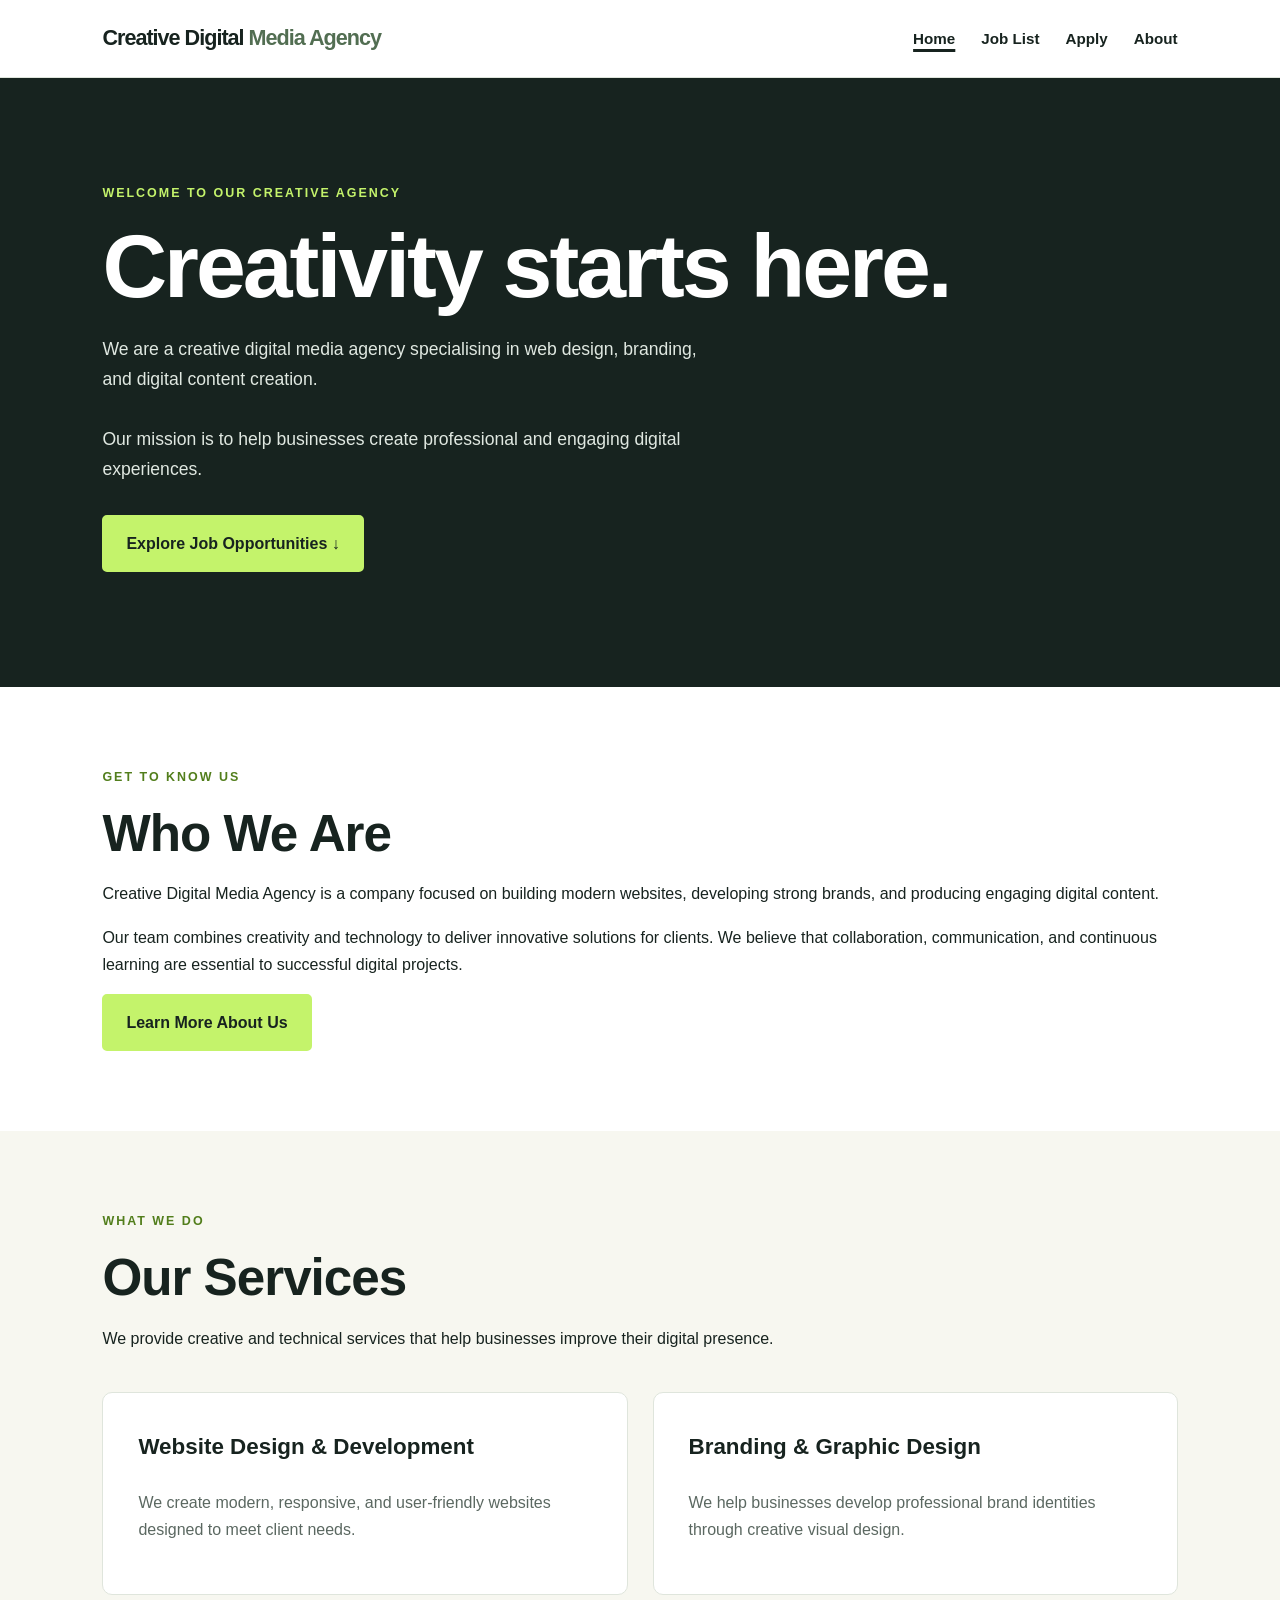
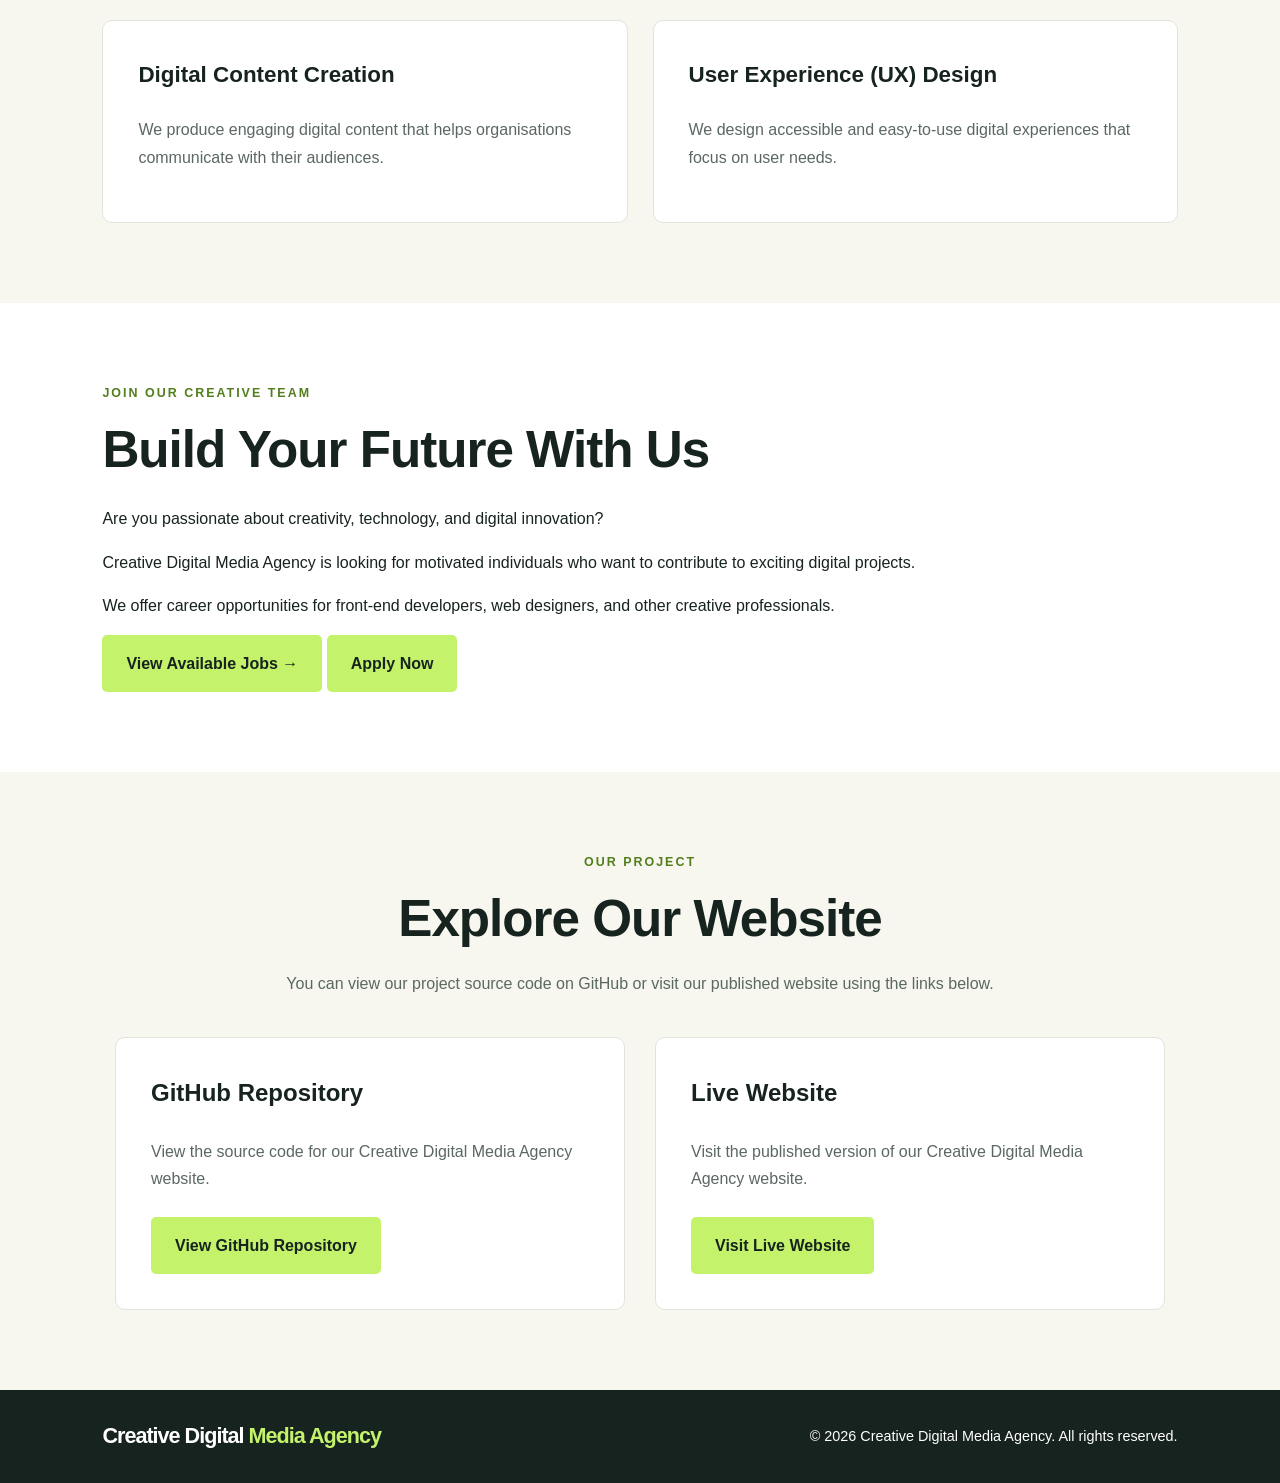
==== index.html @ b11952dc "Update homepage design and footer" ====
<!DOCTYPE html>
<html lang="en">

<head>
    <meta charset="UTF-8">
    <meta name="viewport" content="width=device-width, initial-scale=1.0">

    <meta name="description"
          content="Creative Digital Media Agency recruitment website">

    <title>Creative Digital Media Agency - Home</title>

    <!-- Shared CSS -->
    <link rel="stylesheet" href="style.apply.css">

    <!-- Homepage CSS -->
    <link rel="stylesheet" href="style.home.css">
</head>

<body>

    <!-- =====================================
         HEADER AND NAVIGATION
         ===================================== -->

    <header class="site-header">

        <a href="index.html" class="brand">
            Creative Digital <span>Media Agency</span>
        </a>

        <nav aria-label="Main navigation">
            <ul>
                <li>
                    <a href="index.html" aria-current="page">Home</a>
                </li>

                <li>
                    <a href="jobs.html">Job List</a>
                </li>

                <li>
                    <a href="apply.html">Apply</a>
                </li>

                <li>
                    <a href="about.html">About</a>
                </li>
            </ul>
        </nav>

    </header>


    <!-- =====================================
         MAIN CONTENT
         ===================================== -->

    <main>

        <!-- =====================================
             HERO / WELCOME SECTION
             ===================================== -->

        <section id="home" class="hero home-hero">

            <p class="eyebrow">
                WELCOME TO OUR CREATIVE AGENCY
            </p>

            <h1>
                Creativity starts here.
            </h1>

            <p class="hero-text">
                We are a creative digital media agency
                specialising in web design, branding,
                and digital content creation.
            </p>

            <p class="hero-text">
                Our mission is to help businesses create
                professional and engaging digital experiences.
            </p>

            <a href="jobs.html" class="button">
                Explore Job Opportunities &darr;
            </a>

        </section>


        <!-- =====================================
             ABOUT SECTION
             ===================================== -->

        <section id="about" class="section home-about">

            <div class="section-heading">

                <p class="eyebrow">
                    GET TO KNOW US
                </p>

                <h2>
                    Who We Are
                </h2>

            </div>

            <div class="home-content">

                <p>
                    Creative Digital Media Agency is a company
                    focused on building modern websites,
                    developing strong brands, and producing
                    engaging digital content.
                </p>

                <p>
                    Our team combines creativity and technology
                    to deliver innovative solutions for clients.
                    We believe that collaboration, communication,
                    and continuous learning are essential to
                    successful digital projects.
                </p>

                <a href="about.html" class="button">
                    Learn More About Us
                </a>

            </div>

        </section>


        <!-- =====================================
             SERVICES SECTION
             ===================================== -->

        <section id="services" class="section home-services">

            <div class="section-heading">

                <p class="eyebrow">
                    WHAT WE DO
                </p>

                <h2>
                    Our Services
                </h2>

            </div>

            <p class="home-section-intro">
                We provide creative and technical services
                that help businesses improve their digital presence.
            </p>

            <div class="services-grid">

                <!-- Service 1 -->

                <article class="service-card">

                    <h3>
                        Website Design &amp; Development
                    </h3>

                    <p>
                        We create modern, responsive,
                        and user-friendly websites
                        designed to meet client needs.
                    </p>

                </article>


                <!-- Service 2 -->

                <article class="service-card">

                    <h3>
                        Branding &amp; Graphic Design
                    </h3>

                    <p>
                        We help businesses develop
                        professional brand identities
                        through creative visual design.
                    </p>

                </article>


                <!-- Service 3 -->

                <article class="service-card">

                    <h3>
                        Digital Content Creation
                    </h3>

                    <p>
                        We produce engaging digital
                        content that helps organisations
                        communicate with their audiences.
                    </p>

                </article>


                <!-- Service 4 -->

                <article class="service-card">

                    <h3>
                        User Experience (UX) Design
                    </h3>

                    <p>
                        We design accessible and
                        easy-to-use digital experiences
                        that focus on user needs.
                    </p>

                </article>

            </div>

        </section>


        <!-- =====================================
             CAREERS SECTION
             ===================================== -->

        <section id="careers" class="section home-careers">

            <div class="section-heading">

                <p class="eyebrow">
                    JOIN OUR CREATIVE TEAM
                </p>

                <h2>
                    Build Your Future With Us
                </h2>

            </div>

            <div class="home-content">

                <p>
                    Are you passionate about creativity,
                    technology, and digital innovation?
                </p>

                <p>
                    Creative Digital Media Agency is looking
                    for motivated individuals who want to
                    contribute to exciting digital projects.
                </p>

                <p>
                    We offer career opportunities for
                    front-end developers, web designers,
                    and other creative professionals.
                </p>

                <a href="jobs.html" class="button">
                    View Available Jobs &rarr;
                </a>

                <a href="apply.html" class="button home-secondary-button">
                    Apply Now
                </a>

            </div>

        </section>


        <!-- =====================================
             PROJECT LINKS SECTION
             ===================================== -->

        <section id="project-links" class="section project-links">

            <div class="section-heading">

                <p class="eyebrow">
                    OUR PROJECT
                </p>

                <h2>
                    Explore Our Website
                </h2>

            </div>

            <p class="home-section-intro">
                You can view our project source code on GitHub
                or visit our published website using the links below.
            </p>

            <div class="project-links-container">

                <!-- GitHub Repository -->

                <article class="project-link-card">

                    <h3>
                        GitHub Repository
                    </h3>

                    <p>
                        View the source code for our
                        Creative Digital Media Agency website.
                    </p>

                    <a
                        href="https://github.com/Ahmed-Jamil-106196073/Web-Technology-Project-Part-1v2"
                        class="button"
                        target="_blank"
                        rel="noopener noreferrer">
                        View GitHub Repository
                    </a>

                </article>


                <!-- Live Website -->

                <article class="project-link-card">

                    <h3>
                        Live Website
                    </h3>

                    <p>
                        Visit the published version of our
                        Creative Digital Media Agency website.
                    </p>

                    <a
                        href="YOUR_GITHUB_PAGES_URL"
                        class="button">
                        Visit Live Website
                    </a>

                </article>

            </div>

        </section>

    </main>


    <!-- =====================================
         FOOTER
         ===================================== -->

    <footer class="site-footer">

        <a href="index.html" class="brand footer-brand">
            Creative Digital <span>Media Agency</span>
        </a>

        <p>
            &copy; 2026 Creative Digital Media Agency.
            All rights reserved.
        </p>

    </footer>

</body>
</html>
---- style.apply.css ----
/* =====================================
   CREATIVE DIGITAL MEDIA AGENCY
   JOB APPLICATION PAGE
   ===================================== */

/* GENERAL STYLING */

* {
    box-sizing: border-box;
}

html {
    scroll-behavior: smooth;
}

body {
    margin: 0;
    font-family: 'Gill Sans', 'Gill Sans MT', Calibri, 'Trebuchet MS', sans-serif;
    background-color: #ffffff;
    color: #17231f;
    line-height: 1.7;
}

a {
    color: inherit;
}

a:focus-visible {
    outline: 3px solid #527e1c;
    outline-offset: 3px;
}


/* =====================================
   HEADER AND NAVIGATION
   ===================================== */

.site-header {
    display: flex;
    align-items: center;
    justify-content: space-between;
    gap: 24px;
    padding: 20px 8%;
    background-color: #ffffff;
    border-bottom: 1px solid #dfe5dc;
}

.brand {
    font-size: 1.35rem;
    font-weight: 800;
    text-decoration: none;
    letter-spacing: -1px;
}

.brand span {
    color: #526e52;
}

nav ul {
    display: flex;
    flex-wrap: wrap;
    gap: 26px;
    margin: 0;
    padding: 0;
    list-style: none;
}

nav a {
    font-size: 0.95rem;
    font-weight: 600;
    text-decoration: none;
}

nav a:hover,
nav a[aria-current="page"] {
    text-decoration: underline;
    text-decoration-thickness: 3px;
    text-underline-offset: 5px;
}


/* =====================================
   HERO SECTION
   ===================================== */

.hero {
    padding: 105px 8% 115px;
    background-color: #17231f;
    color: #ffffff;
}

.eyebrow {
    margin: 0 0 15px;
    color: #527e1c;
    font-size: 0.78rem;
    font-weight: 800;
    letter-spacing: 2px;
}

.hero .eyebrow {
    color: #c4f36b;
}

.hero h1 {
    max-width: 850px;
    margin: 0 0 22px;
    font-size: clamp(2.8rem, 7vw, 5.6rem);
    line-height: 1.05;
    letter-spacing: -3px;
}

.hero-text {
    max-width: 620px;
    margin-bottom: 30px;
    color: #e0e8e1;
    font-size: 1.1rem;
}


/* =====================================
   BUTTONS
   ===================================== */

.button {
    display: inline-block;
    padding: 13px 22px;
    border: 2px solid #c4f36b;
    border-radius: 5px;
    background-color: #c4f36b;
    color: #17231f;
    font-family: inherit;
    font-size: 1rem;
    font-weight: 700;
    text-decoration: none;
    cursor: pointer;
    transition: background-color 0.2s ease;
}

.button:hover {
    background-color: #ffffff;
    border-color: #ffffff;
}


/* =====================================
   APPLICATION SECTION
   ===================================== */

.section {
    padding: 80px 8%;
}

.application-section {
    background-color: #ffffff;
}

.section-heading h2 {
    margin: 0;
    font-size: clamp(2rem, 4vw, 3.2rem);
    line-height: 1.2;
    letter-spacing: -1px;
}

.application-intro {
    max-width: 750px;
    margin-bottom: 35px;
}

.application-intro p:not(.eyebrow) {
    color: #5b6861;
    font-size: 1.05rem;
    margin-top: 18px;
}


/* =====================================
   APPLICATION FORM
   ===================================== */

.application-form {
    max-width: 1050px;
    margin: 0 auto;
}


/* FORM CARDS */

.form-section {
    margin: 0 0 30px;
    padding: 35px;
    border: 1px solid #dfe5dc;
    border-radius: 10px;
    background-color: #f7f7f0;
}

.form-section > legend {
    padding: 0 12px;
    color: #17231f;
    font-size: 1.4rem;
    font-weight: 800;
    letter-spacing: -0.5px;
}


/* GRID LAYOUT */

.form-grid {
    display: grid;
    grid-template-columns: repeat(2, minmax(0, 1fr));
    gap: 25px;
}


/* LABELS AND INPUT GROUPS */

.form-group {
    display: flex;
    flex-direction: column;
    gap: 8px;
}

.form-group label {
    color: #17231f;
    font-size: 0.95rem;
    font-weight: 700;
}

.full-width {
    grid-column: 1 / -1;
}


/* TEXT INPUTS, DROPDOWNS AND TEXTAREA */

.form-group input:not([type="radio"]),
.form-group select,
.form-group textarea {
    width: 100%;
    padding: 14px 16px;
    border: 1px solid #dfe5dc;
    border-radius: 6px;
    background-color: #ffffff;
    color: #17231f;
    font-family: inherit;
    font-size: 1rem;
}

.form-group input::placeholder,
.form-group textarea::placeholder {
    color: #6b756e;
}

.form-group input:focus,
.form-group select:focus,
.form-group textarea:focus {
    outline: 3px solid #c4f36b;
    outline-offset: 2px;
    border-color: #17231f;
}


/* =====================================
   GENDER RADIO BUTTONS
   ===================================== */

.gender-fieldset {
    border: none;
    padding: 0;
    margin: 0;
    min-width: 0;
}

.gender-fieldset legend {
    padding: 0;
    margin-bottom: 12px;
    color: #17231f;
    font-size: 0.95rem;
    font-weight: 700;
}

.radio-options {
    display: flex;
    flex-wrap: wrap;
    align-items: center;
    gap: 20px;
}

.radio-options label {
    display: flex;
    align-items: center;
    gap: 8px;
    font-weight: 500;
    cursor: pointer;
}

.radio-options input {
    width: 18px;
    height: 18px;
    accent-color: #17231f;
}


/* =====================================
   SKILLS CHECKBOXES
   ===================================== */

.form-description {
    margin: 0 0 22px;
    color: #5b6861;
}

.checkbox-grid {
    display: grid;
    grid-template-columns: repeat(3, minmax(0, 1fr));
    gap: 15px;
    margin-bottom: 30px;
}

.checkbox-grid label {
    display: flex;
    align-items: center;
    gap: 10px;
    padding: 14px 16px;
    border: 1px solid #dfe5dc;
    border-radius: 6px;
    background-color: #ffffff;
    font-weight: 600;
    cursor: pointer;
    transition: background-color 0.2s ease;
}

.checkbox-grid label:hover {
    background-color: #edf6dc;
}

.checkbox-grid input {
    width: 18px;
    height: 18px;
    accent-color: #17231f;
}


/* OTHER SKILLS */

.other-skills {
    margin-top: 20px;
}

.other-skills textarea {
    resize: vertical;
    min-height: 130px;
}


/* =====================================
   SUBMIT SECTION
   ===================================== */

.form-submit {
    padding: 35px;
    background-color: #c4f36b;
    border-radius: 10px;
    text-align: center;
}

.form-submit p {
    margin: 0 0 20px;
    color: #17231f;
    font-weight: 600;
}

.submit-button {
    padding: 15px 30px;
    background-color: #17231f;
    color: #ffffff;
    border-color: #17231f;
    font-size: 1rem;
}

.submit-button:hover {
    background-color: #ffffff;
    color: #17231f;
    border-color: #ffffff;
}


/* =====================================
   FOOTER
   ===================================== */

.site-footer {
    display: flex;
    align-items: center;
    justify-content: space-between;
    gap: 20px;
    padding: 28px 8%;
    background-color: #17231f;
    color: #ffffff;
}

.footer-brand span {
    color: #c4f36b;
}

.site-footer p {
    margin: 0;
    font-size: 0.9rem;
}


/* =====================================
   ACCESSIBILITY
   ===================================== */

button:focus-visible,
input:focus-visible,
select:focus-visible,
textarea:focus-visible {
    outline: 3px solid #527e1c;
    outline-offset: 3px;
}


/* =====================================
   RESPONSIVE DESIGN - TABLETS
   ===================================== */

@media (max-width: 760px) {

    .site-header {
        flex-direction: column;
        align-items: flex-start;
        padding: 20px 6%;
    }

    nav ul {
        gap: 12px 20px;
    }

    .hero {
        padding: 75px 6%;
    }

    .hero h1 {
        letter-spacing: -1.5px;
    }

    .section {
        padding: 60px 6%;
    }

    .form-grid {
        grid-template-columns: 1fr;
    }

    .form-section {
        padding: 25px 20px;
    }

    .form-section > legend {
        font-size: 1.2rem;
    }

    .checkbox-grid {
        grid-template-columns: repeat(2, minmax(0, 1fr));
    }

    .form-submit {
        padding: 30px 20px;
    }

    .submit-button {
        width: 100%;
    }

    .site-footer {
        flex-direction: column;
        align-items: flex-start;
        padding: 28px 6%;
    }
}


/* =====================================
   RESPONSIVE DESIGN - PHONES
   ===================================== */

@media (max-width: 480px) {

    .checkbox-grid {
        grid-template-columns: 1fr;
    }

    .radio-options {
        flex-direction: column;
        align-items: flex-start;
        gap: 12px;
    }

}
---- style.home.css ----
/* =====================================
   HTML WARRIORS - HOMEPAGE
   ===================================== */


/* ABOUT SECTION */

.home-about {
    background-color: #ffffff;
}

.home-description {
    max-width: 750px;
    margin-bottom: 25px;
    color: #5b6861;
    font-size: 1.1rem;
    line-height: 1.8;
}


/* =====================================
   SERVICES SECTION
   ===================================== */

.home-services {
    background-color: #f7f7f0;
}

.services-grid {
    display: grid;
    grid-template-columns: repeat(2, minmax(0, 1fr));
    gap: 25px;
    margin-top: 40px;
}


/* SERVICE CARDS */

.service-card {
    padding: 35px;
    background-color: #ffffff;
    border: 1px solid #dfe5dc;
    border-radius: 10px;
    transition: transform 0.2s ease;
}

.service-card:hover {
    transform: translateY(-5px);
}

.service-card h3 {
    margin-top: 0;
    color: #17231f;
    font-size: 1.4rem;
}

.service-card p {
    color: #5b6861;
    line-height: 1.7;
}


/* =====================================
   CAREERS SECTION
   ===================================== */

.home-careers {
    background-color: #ffffff;
}

.home-careers .section-heading {
    margin-bottom: 25px;
}


/* =====================================
   FOOTER LINKS
   ===================================== */

.site-footer a {
    color: #ffffff;
    text-decoration: none;
}

.site-footer a:hover {
    color: #c4f36b;
    text-decoration: underline;
}


/* =====================================
   RESPONSIVE DESIGN - TABLETS
   ===================================== */

@media (max-width: 760px) {

    .services-grid {
        grid-template-columns: 1fr;
    }

    .service-card {
        padding: 25px;
    }

    .home-description {
        font-size: 1rem;
    }

}


/* =====================================
   RESPONSIVE DESIGN - PHONES
   ===================================== */

@media (max-width: 480px) {

    .service-card {
        padding: 20px;
    }

    .service-card h3 {
        font-size: 1.2rem;
    }

}
/* =====================================
   PROJECT LINKS SECTION
   ===================================== */

.project-links {
    background-color: #f7f7f0;
    text-align: center;
}

.project-links .section-heading {
    margin-bottom: 20px;
}

.project-links .home-section-intro {
    max-width: 750px;
    margin: 0 auto 40px;
    color: #5b6861;
}

.project-links-container {
    display: grid;
    grid-template-columns: repeat(2, minmax(0, 1fr));
    gap: 30px;
    max-width: 1050px;
    margin: 0 auto;
}

.project-link-card {
    padding: 35px;
    background-color: #ffffff;
    border: 1px solid #dfe5dc;
    border-radius: 10px;
    text-align: left;
}

.project-link-card h3 {
    margin-top: 0;
    color: #17231f;
    font-size: 1.5rem;
}

.project-link-card p {
    color: #5b6861;
    margin-bottom: 25px;
}


/* =====================================
   FOOTER - MATCH APPLICATION PAGE
   ===================================== */

.site-footer {
    display: flex;
    align-items: center;
    justify-content: space-between;
    gap: 20px;
    padding: 28px 8%;
    background-color: #17231f;
    color: #ffffff;
}

.footer-brand {
    color: #ffffff;
    font-size: 1.35rem;
    font-weight: 800;
    text-decoration: none;
}

.footer-brand span {
    color: #c4f36b;
}

.site-footer p {
    margin: 0;
    color: #ffffff;
    font-size: 0.9rem;
}


/* =====================================
   RESPONSIVE DESIGN - TABLETS
   ===================================== */

@media (max-width: 760px) {

    .project-links-container {
        grid-template-columns: 1fr;
    }

    .project-link-card {
        padding: 25px;
    }

    .site-footer {
        flex-direction: column;
        align-items: flex-start;
        padding: 28px 6%;
    }

}


/* =====================================
   RESPONSIVE DESIGN - PHONES
   ===================================== */

@media (max-width: 480px) {

    .project-link-card {
        padding: 20px;
    }

    .project-link-card .button {
        display: block;
        text-align: center;
    }

}
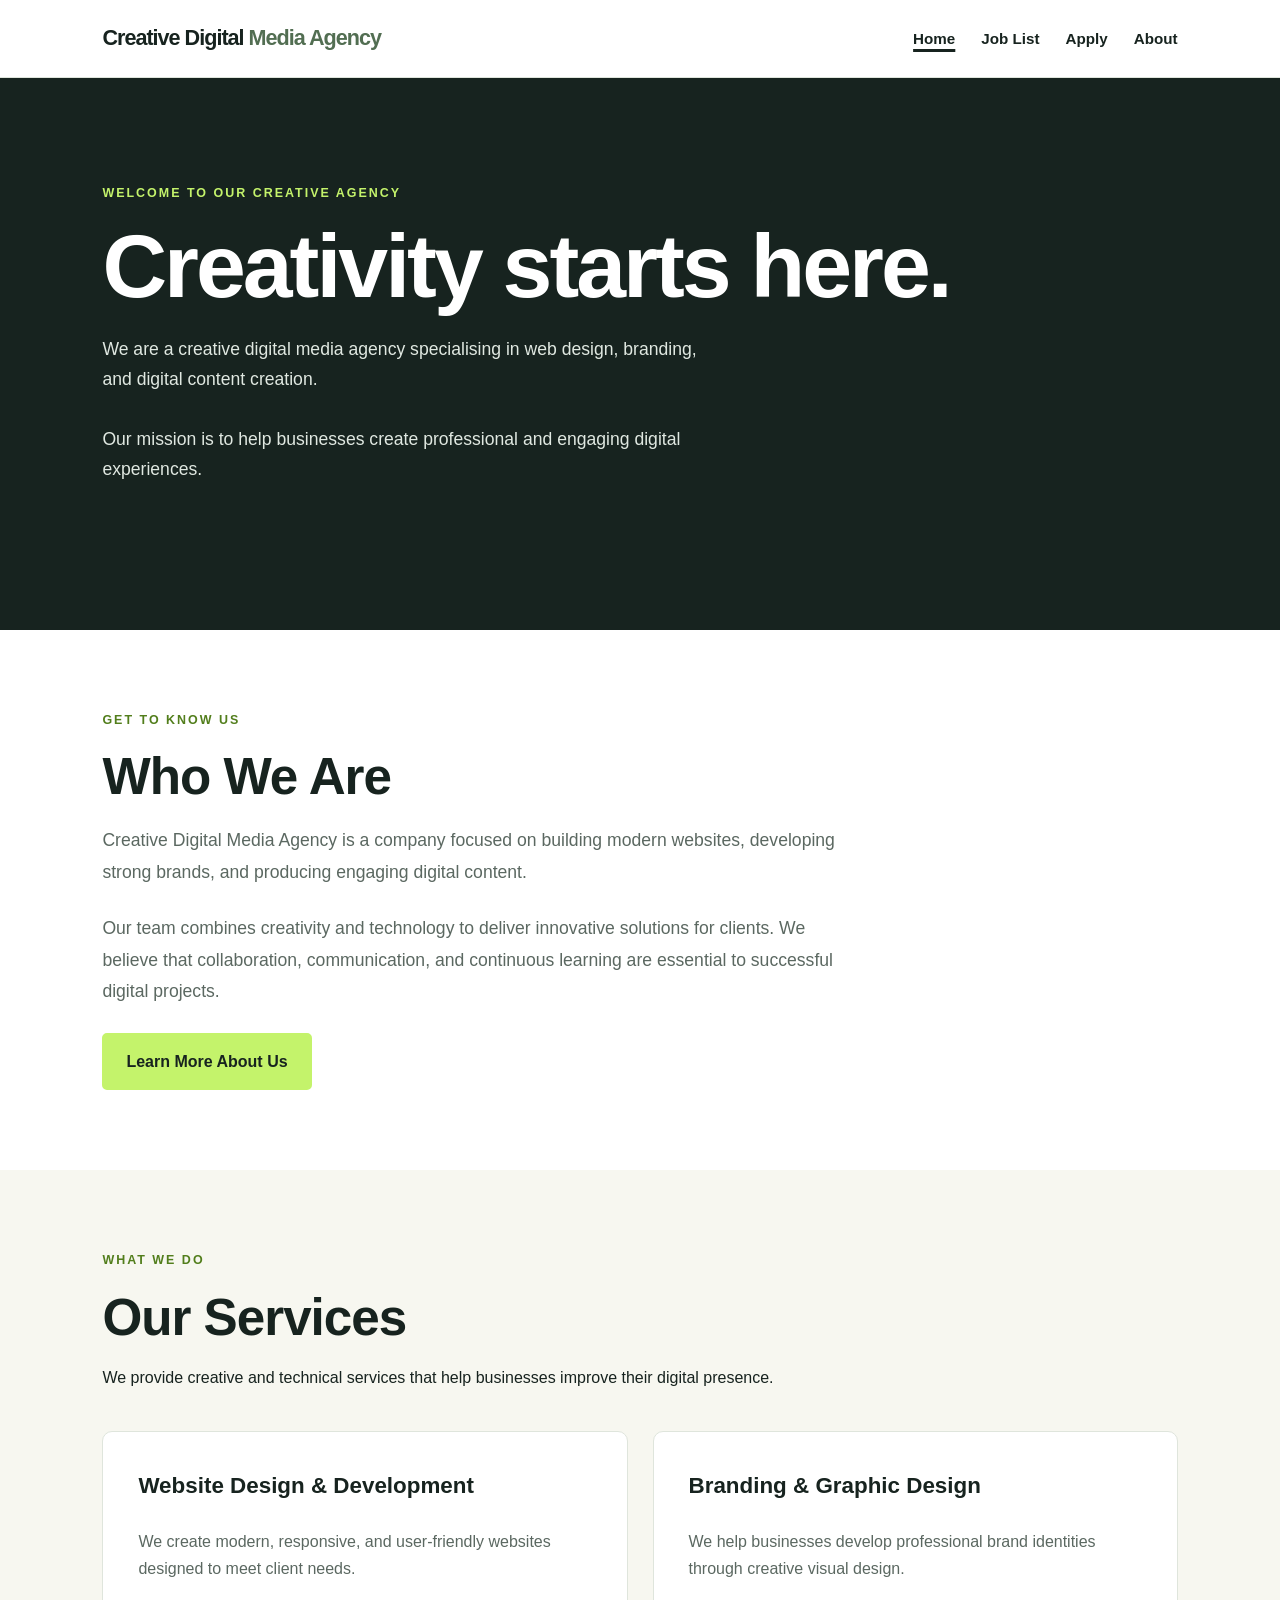
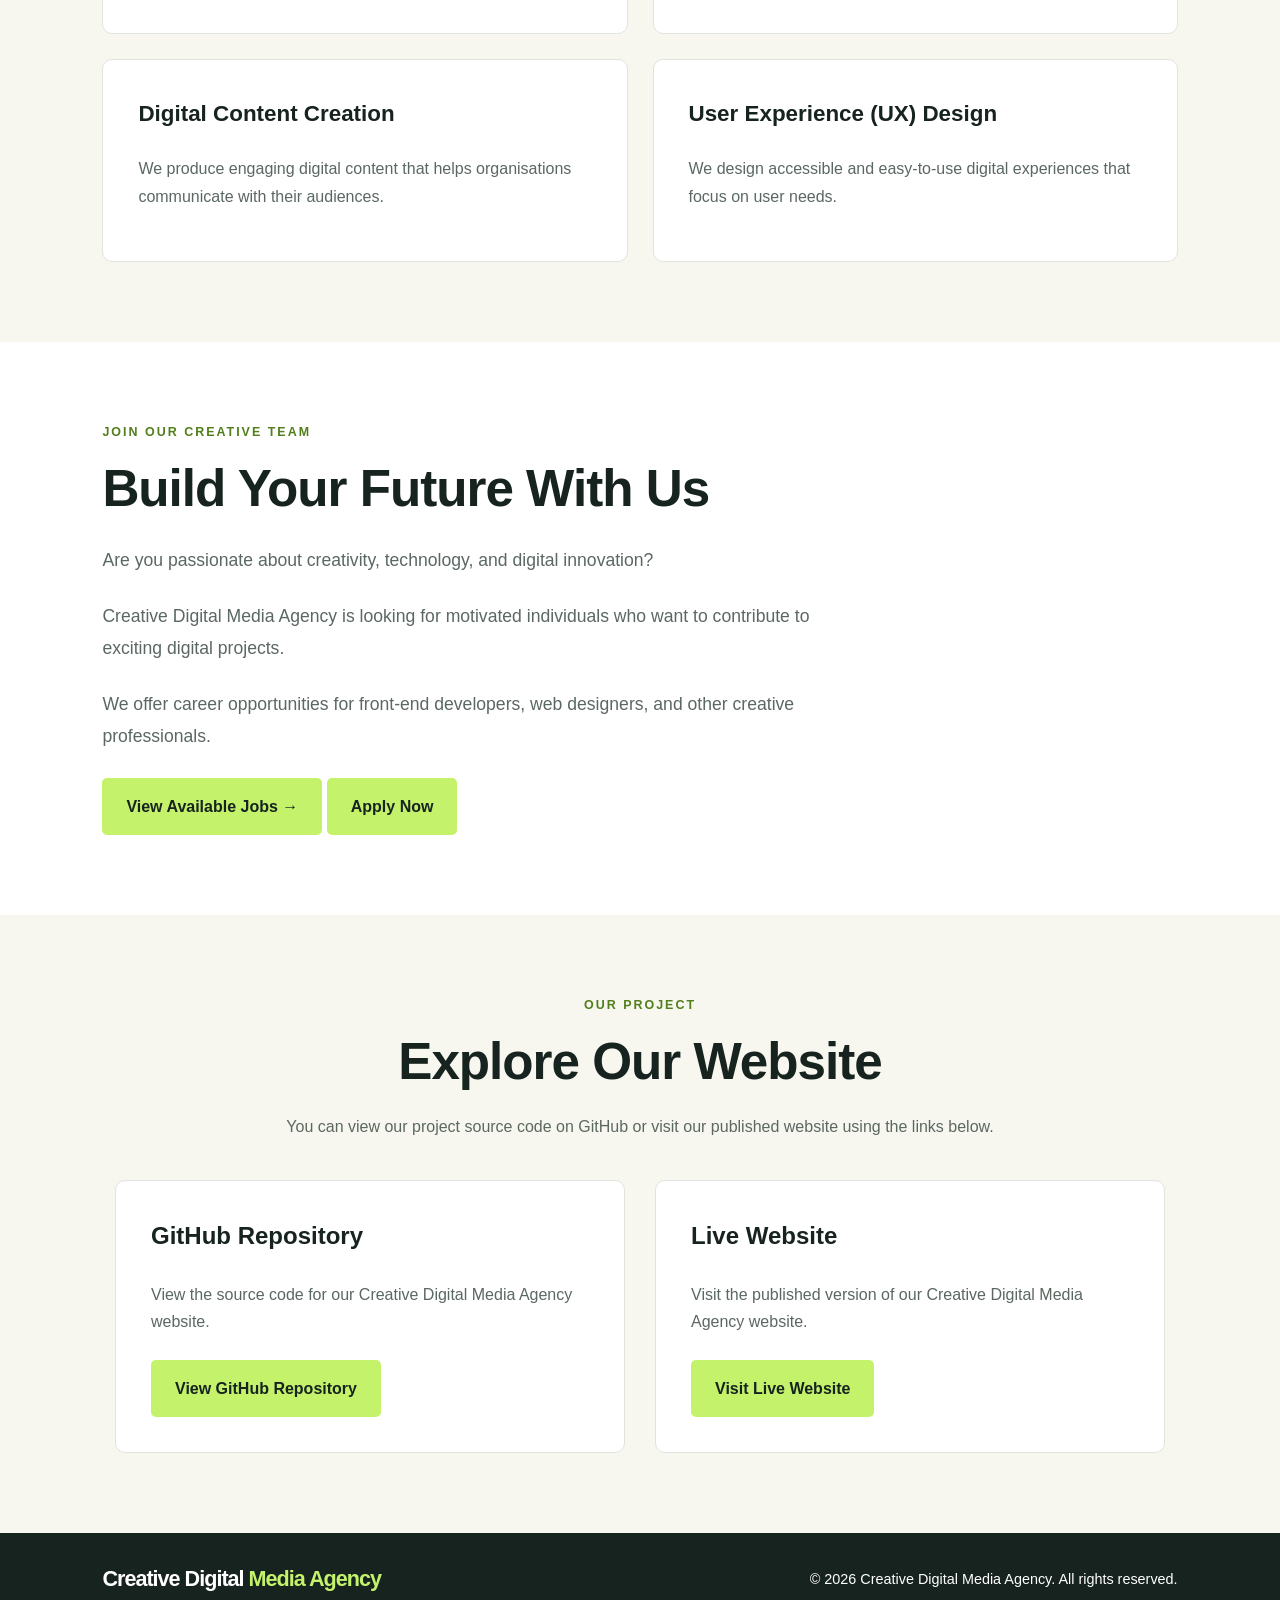
==== commit bf720d5e: "Remove homepage hero button and update homepage" ====
--- a/index.html
+++ b/index.html
@@ -83,10 +83,6 @@
                 professional and engaging digital experiences.
             </p>
 
-            <a href="jobs.html" class="button">
-                Explore Job Opportunities &darr;
-            </a>
-
         </section>
 
 
@@ -110,14 +106,14 @@
 
             <div class="home-content">
 
-                <p>
+                <p class="home-description">
                     Creative Digital Media Agency is a company
                     focused on building modern websites,
                     developing strong brands, and producing
                     engaging digital content.
                 </p>
 
-                <p>
+                <p class="home-description">
                     Our team combines creativity and technology
                     to deliver innovative solutions for clients.
                     We believe that collaboration, communication,
@@ -251,18 +247,18 @@
 
             <div class="home-content">
 
-                <p>
+                <p class="home-description">
                     Are you passionate about creativity,
                     technology, and digital innovation?
                 </p>
 
-                <p>
+                <p class="home-description">
                     Creative Digital Media Agency is looking
                     for motivated individuals who want to
                     contribute to exciting digital projects.
                 </p>
 
-                <p>
+                <p class="home-description">
                     We offer career opportunities for
                     front-end developers, web designers,
                     and other creative professionals.
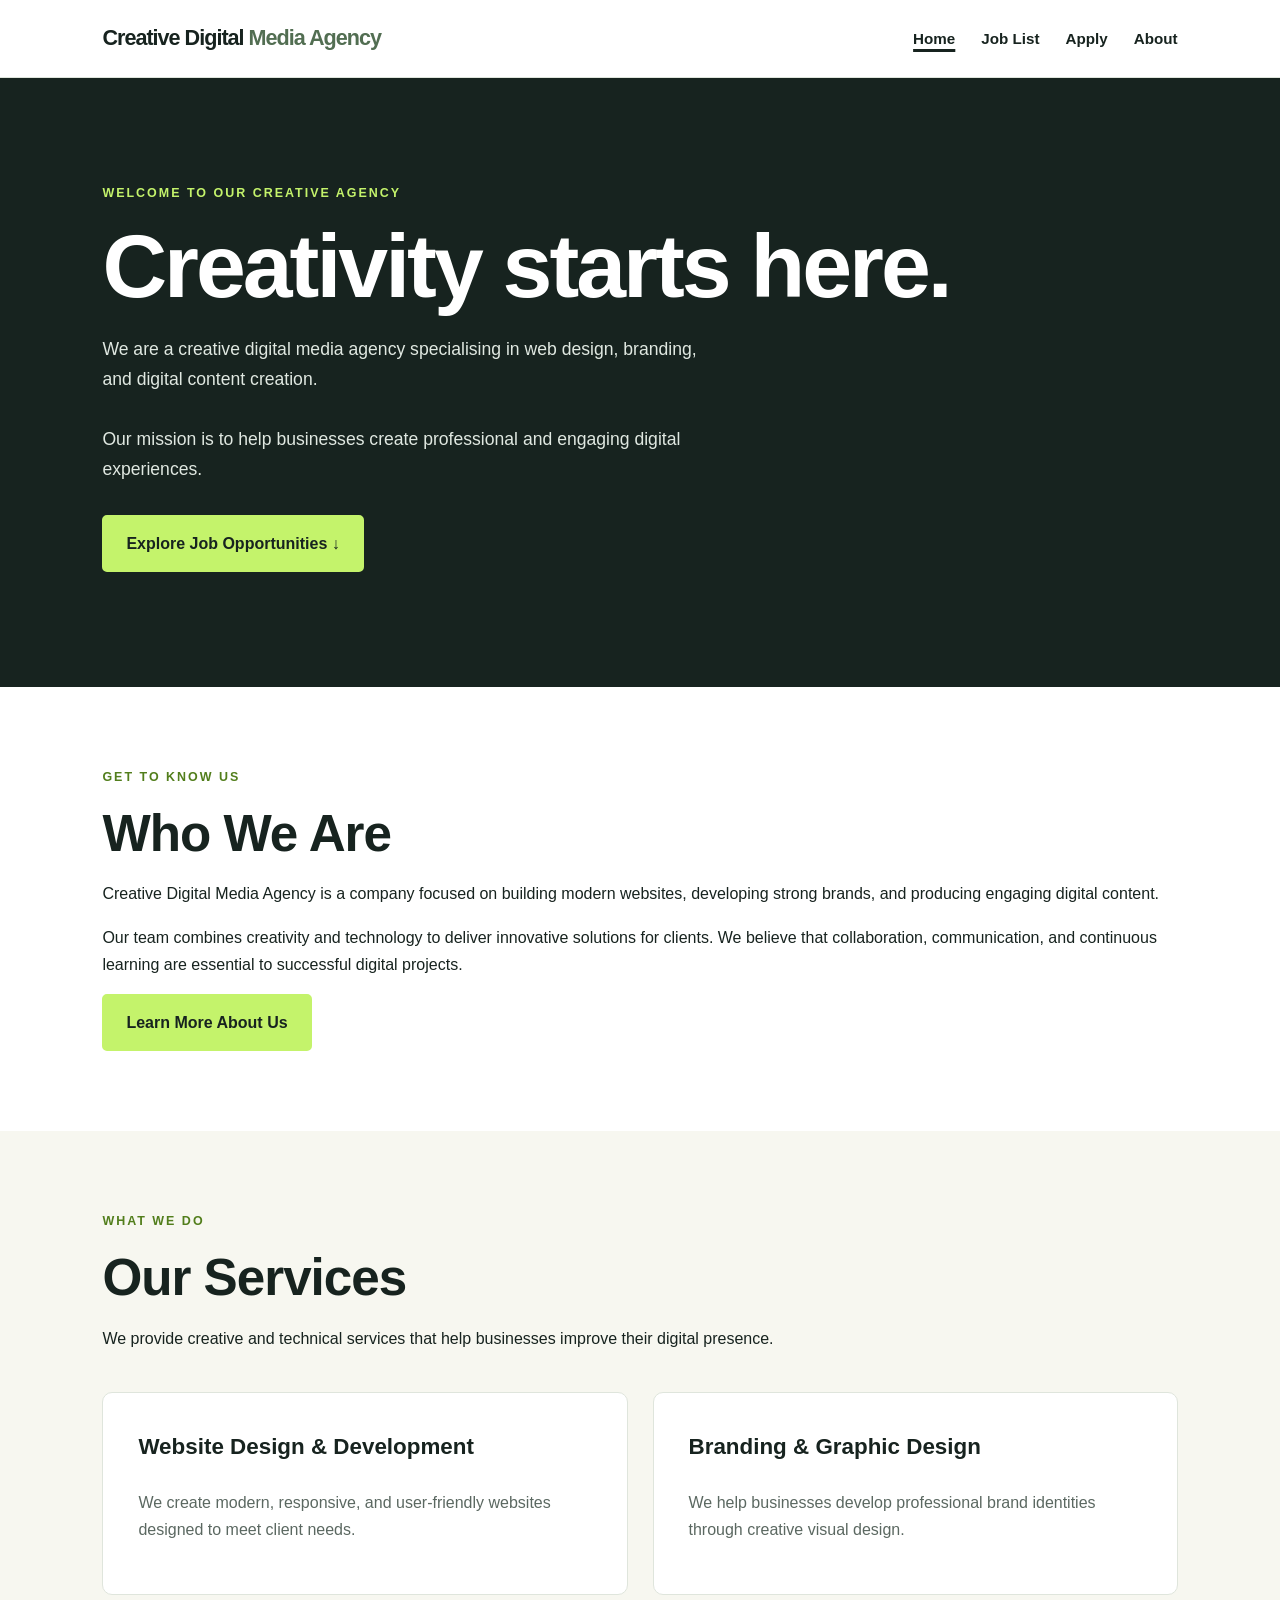
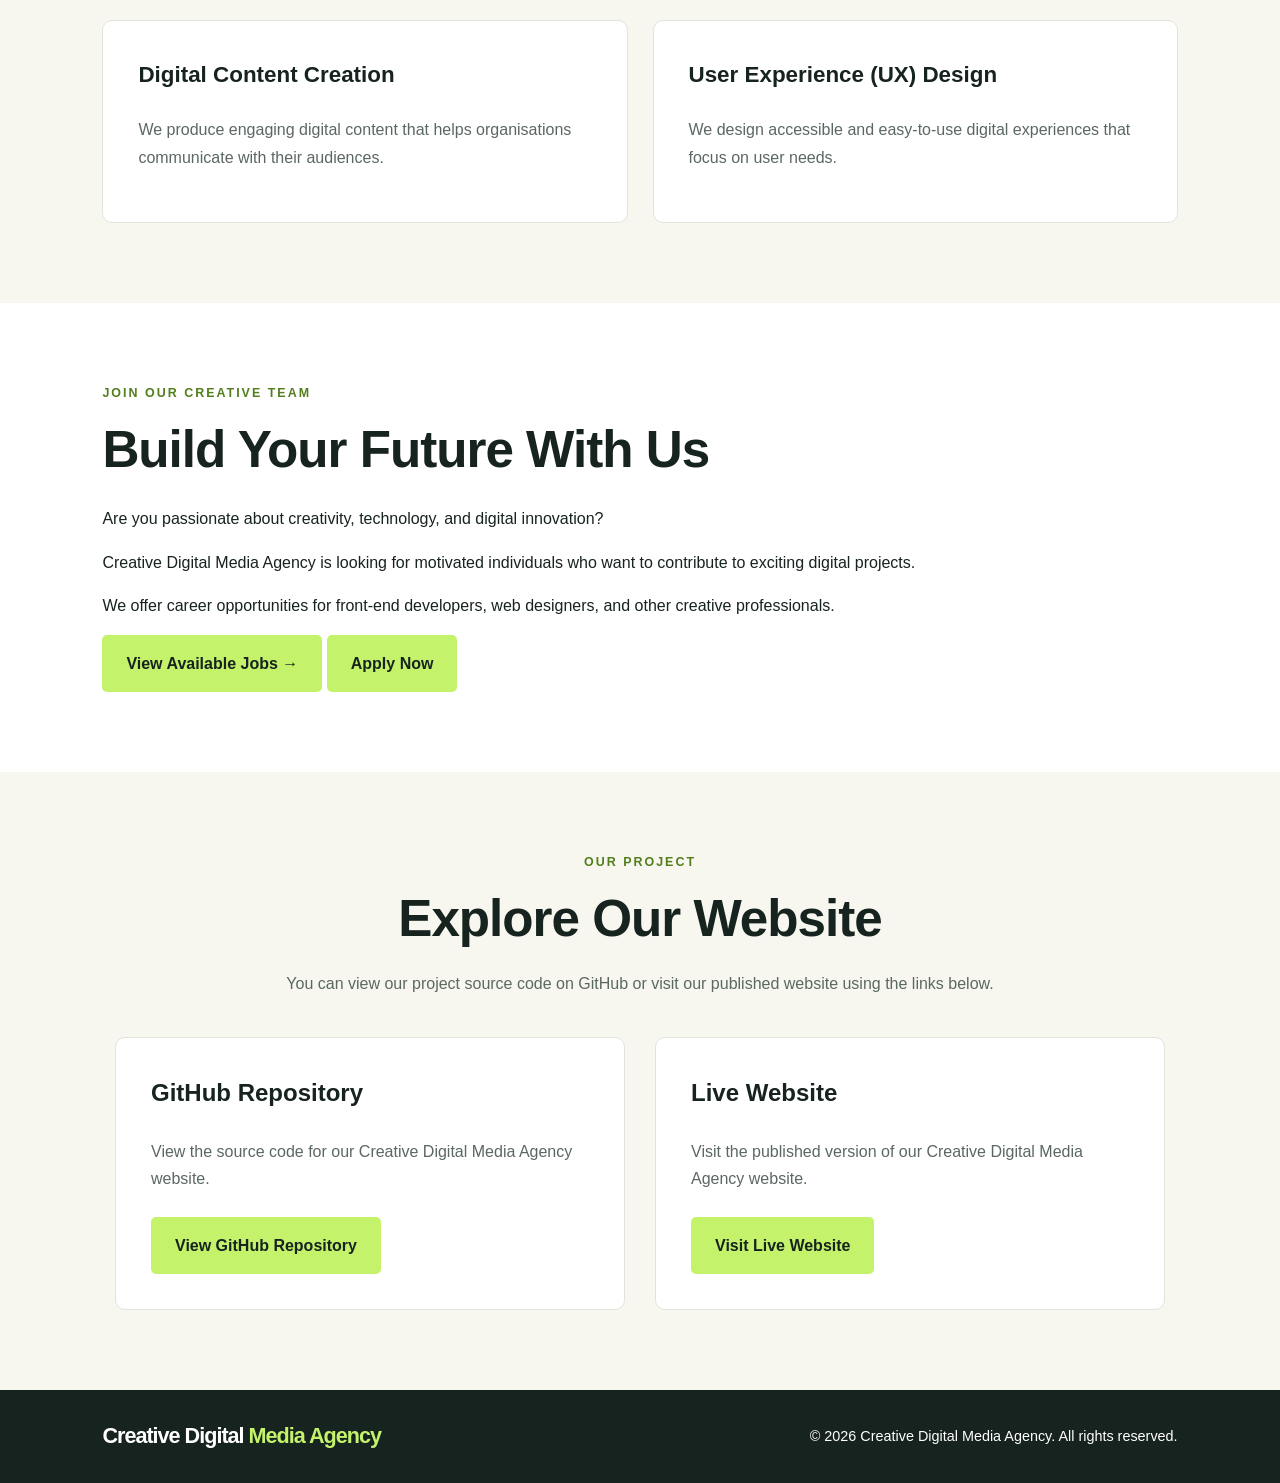
==== commit 0fb538cf: "change code" ====
--- a/index.html
+++ b/index.html
@@ -83,6 +83,10 @@
                 professional and engaging digital experiences.
             </p>
 
+            <a href="jobs.html" class="button">
+                Explore Job Opportunities &darr;
+            </a>
+
         </section>
 
 
@@ -106,14 +110,14 @@
 
             <div class="home-content">
 
-                <p class="home-description">
+                <p>
                     Creative Digital Media Agency is a company
                     focused on building modern websites,
                     developing strong brands, and producing
                     engaging digital content.
                 </p>
 
-                <p class="home-description">
+                <p>
                     Our team combines creativity and technology
                     to deliver innovative solutions for clients.
                     We believe that collaboration, communication,
@@ -247,18 +251,18 @@
 
             <div class="home-content">
 
-                <p class="home-description">
+                <p>
                     Are you passionate about creativity,
                     technology, and digital innovation?
                 </p>
 
-                <p class="home-description">
+                <p>
                     Creative Digital Media Agency is looking
                     for motivated individuals who want to
                     contribute to exciting digital projects.
                 </p>
 
-                <p class="home-description">
+                <p>
                     We offer career opportunities for
                     front-end developers, web designers,
                     and other creative professionals.
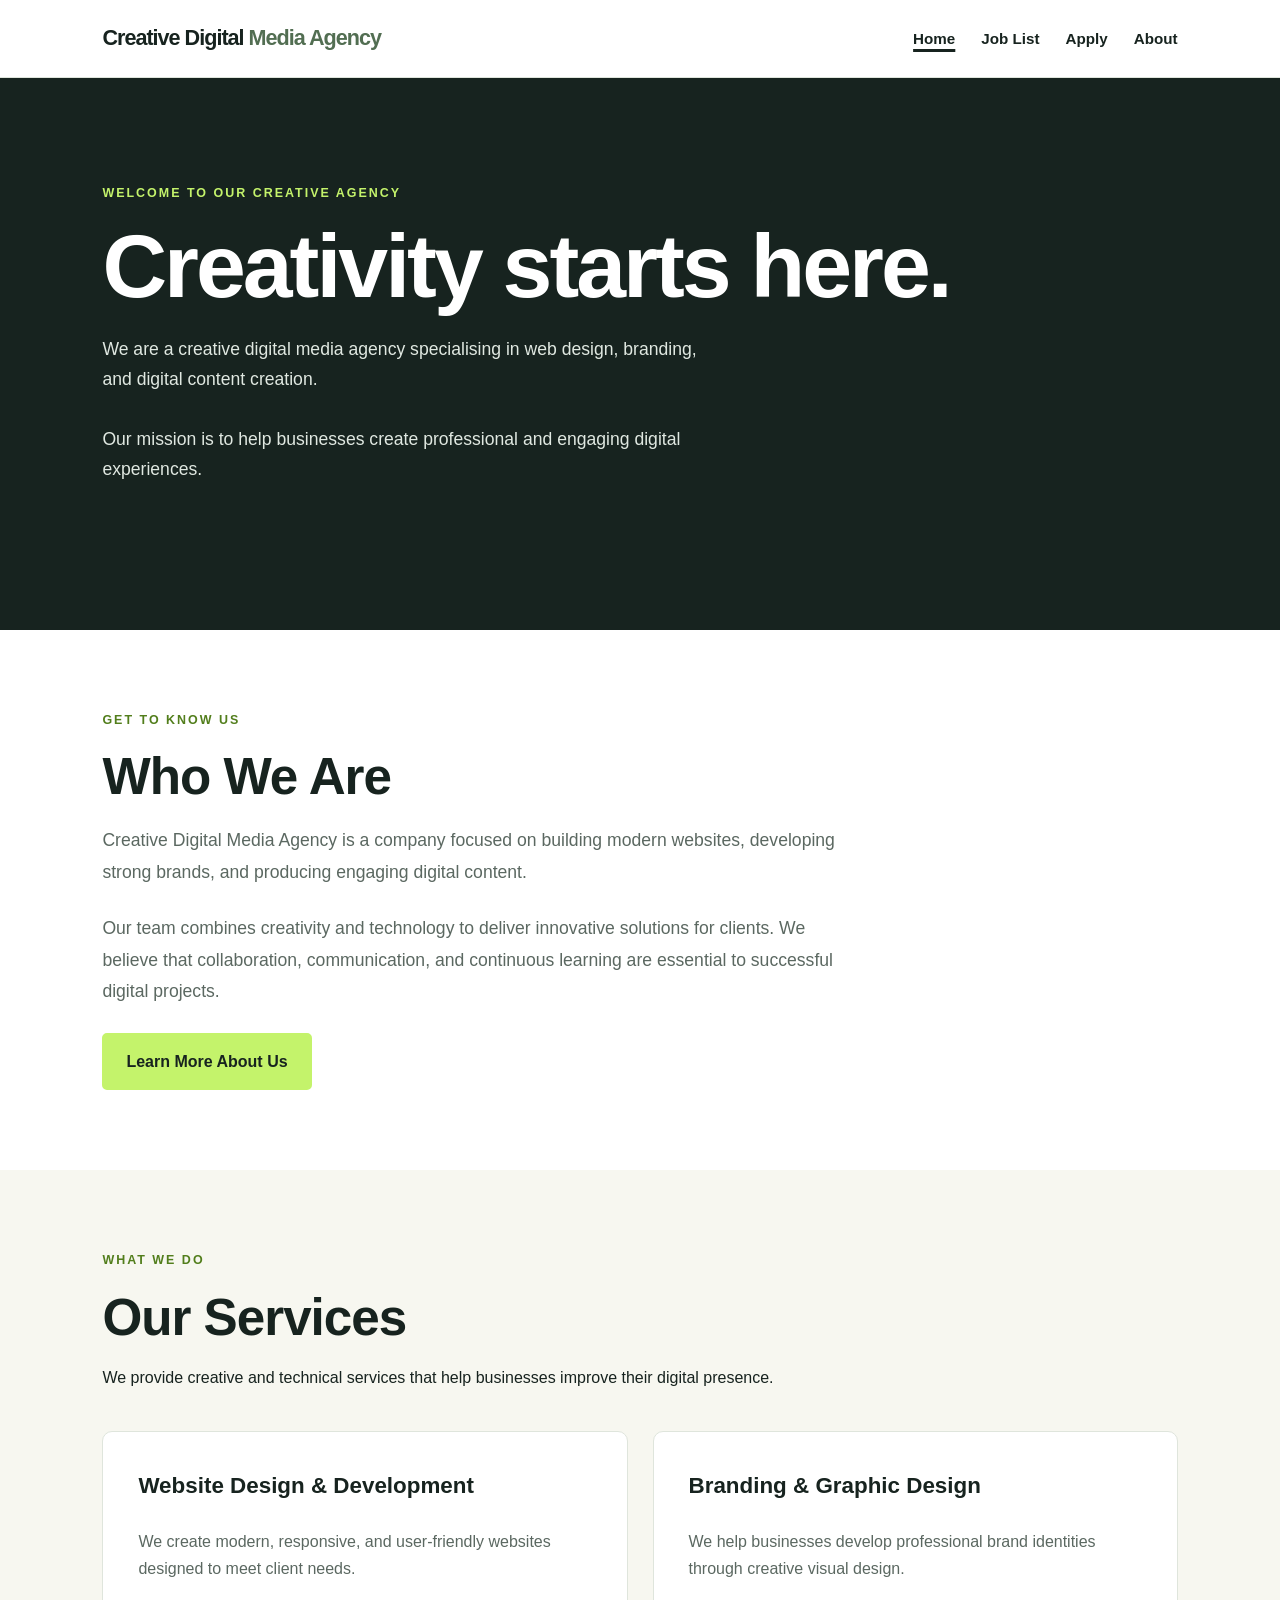
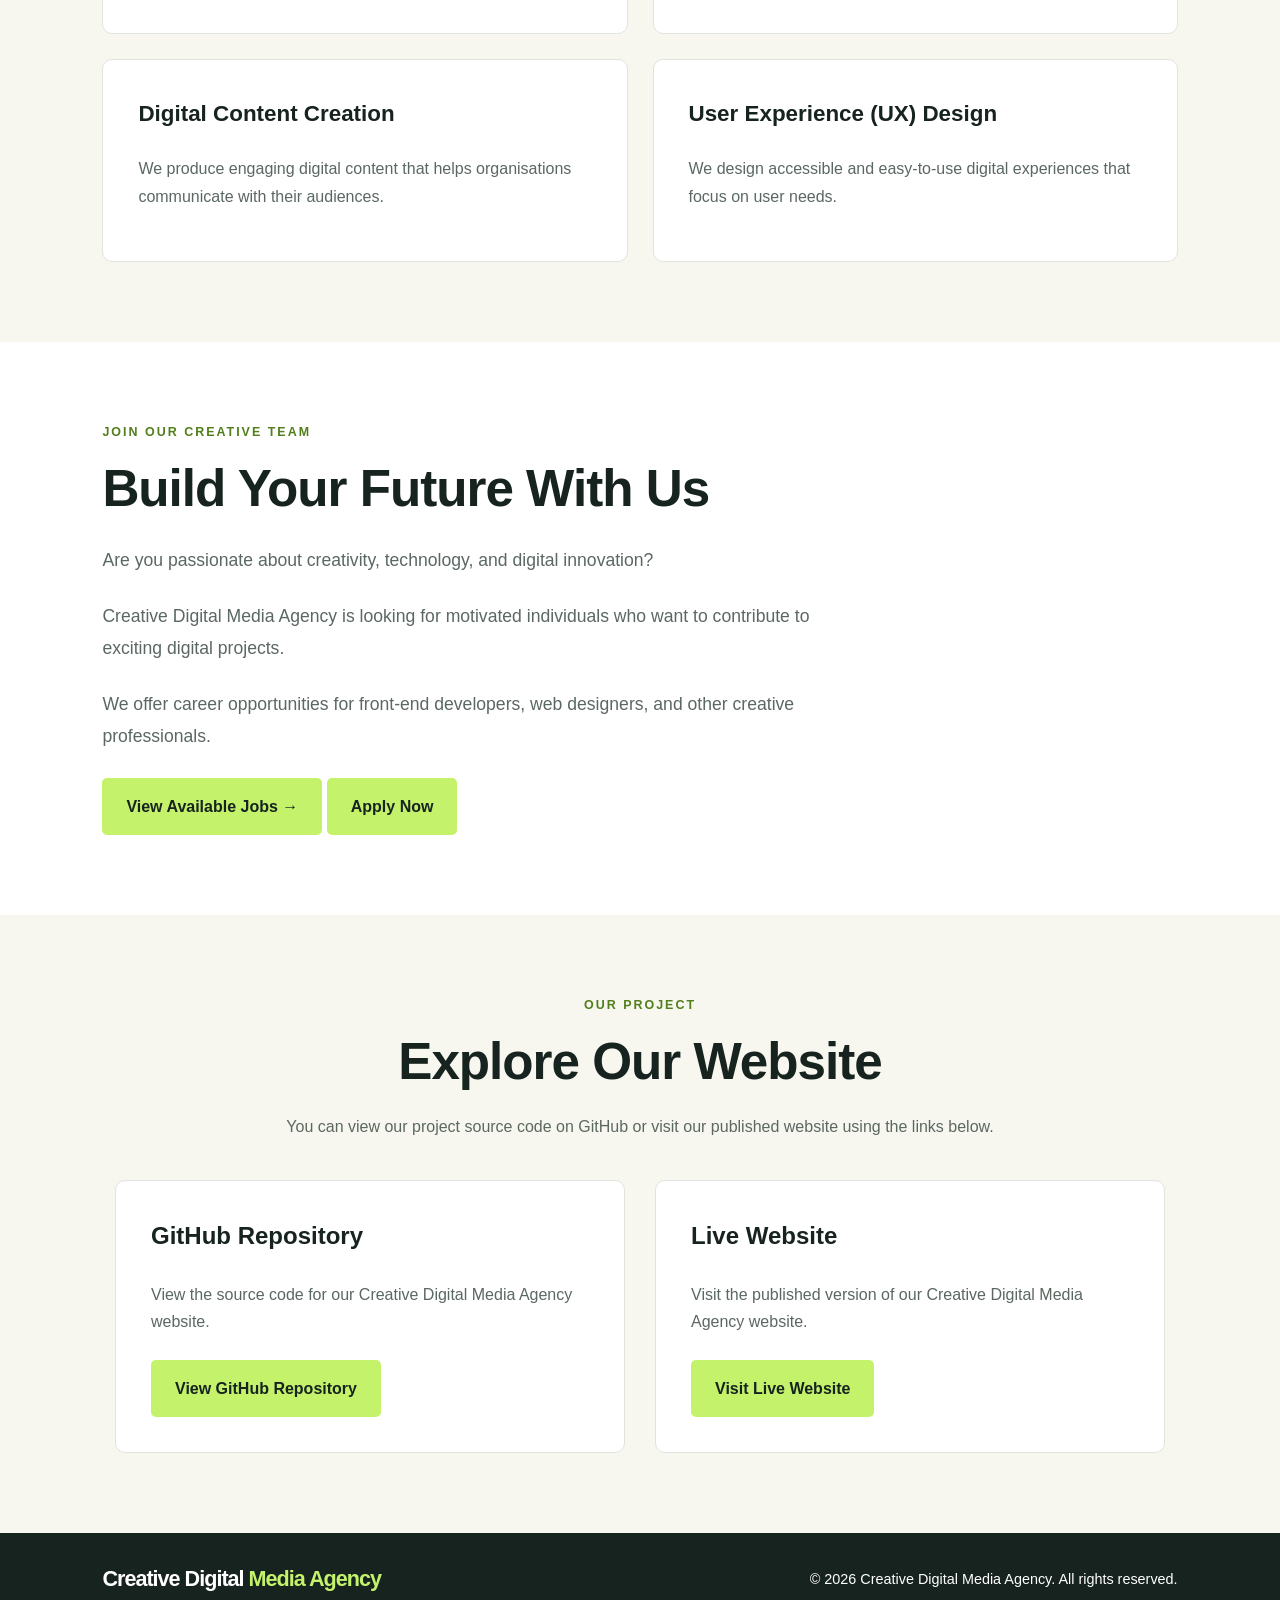
==== commit 91686ff7: "Merge branch 'main' of https://github.com/Ahmed-Jamil-106196073/Web-Technology-Project-Part-1v2" ====
--- a/index.html
+++ b/index.html
@@ -83,10 +83,6 @@
                 professional and engaging digital experiences.
             </p>
 
-            <a href="jobs.html" class="button">
-                Explore Job Opportunities &darr;
-            </a>
-
         </section>
 
 
@@ -110,14 +106,14 @@
 
             <div class="home-content">
 
-                <p>
+                <p class="home-description">
                     Creative Digital Media Agency is a company
                     focused on building modern websites,
                     developing strong brands, and producing
                     engaging digital content.
                 </p>
 
-                <p>
+                <p class="home-description">
                     Our team combines creativity and technology
                     to deliver innovative solutions for clients.
                     We believe that collaboration, communication,
@@ -251,18 +247,18 @@
 
             <div class="home-content">
 
-                <p>
+                <p class="home-description">
                     Are you passionate about creativity,
                     technology, and digital innovation?
                 </p>
 
-                <p>
+                <p class="home-description">
                     Creative Digital Media Agency is looking
                     for motivated individuals who want to
                     contribute to exciting digital projects.
                 </p>
 
-                <p>
+                <p class="home-description">
                     We offer career opportunities for
                     front-end developers, web designers,
                     and other creative professionals.
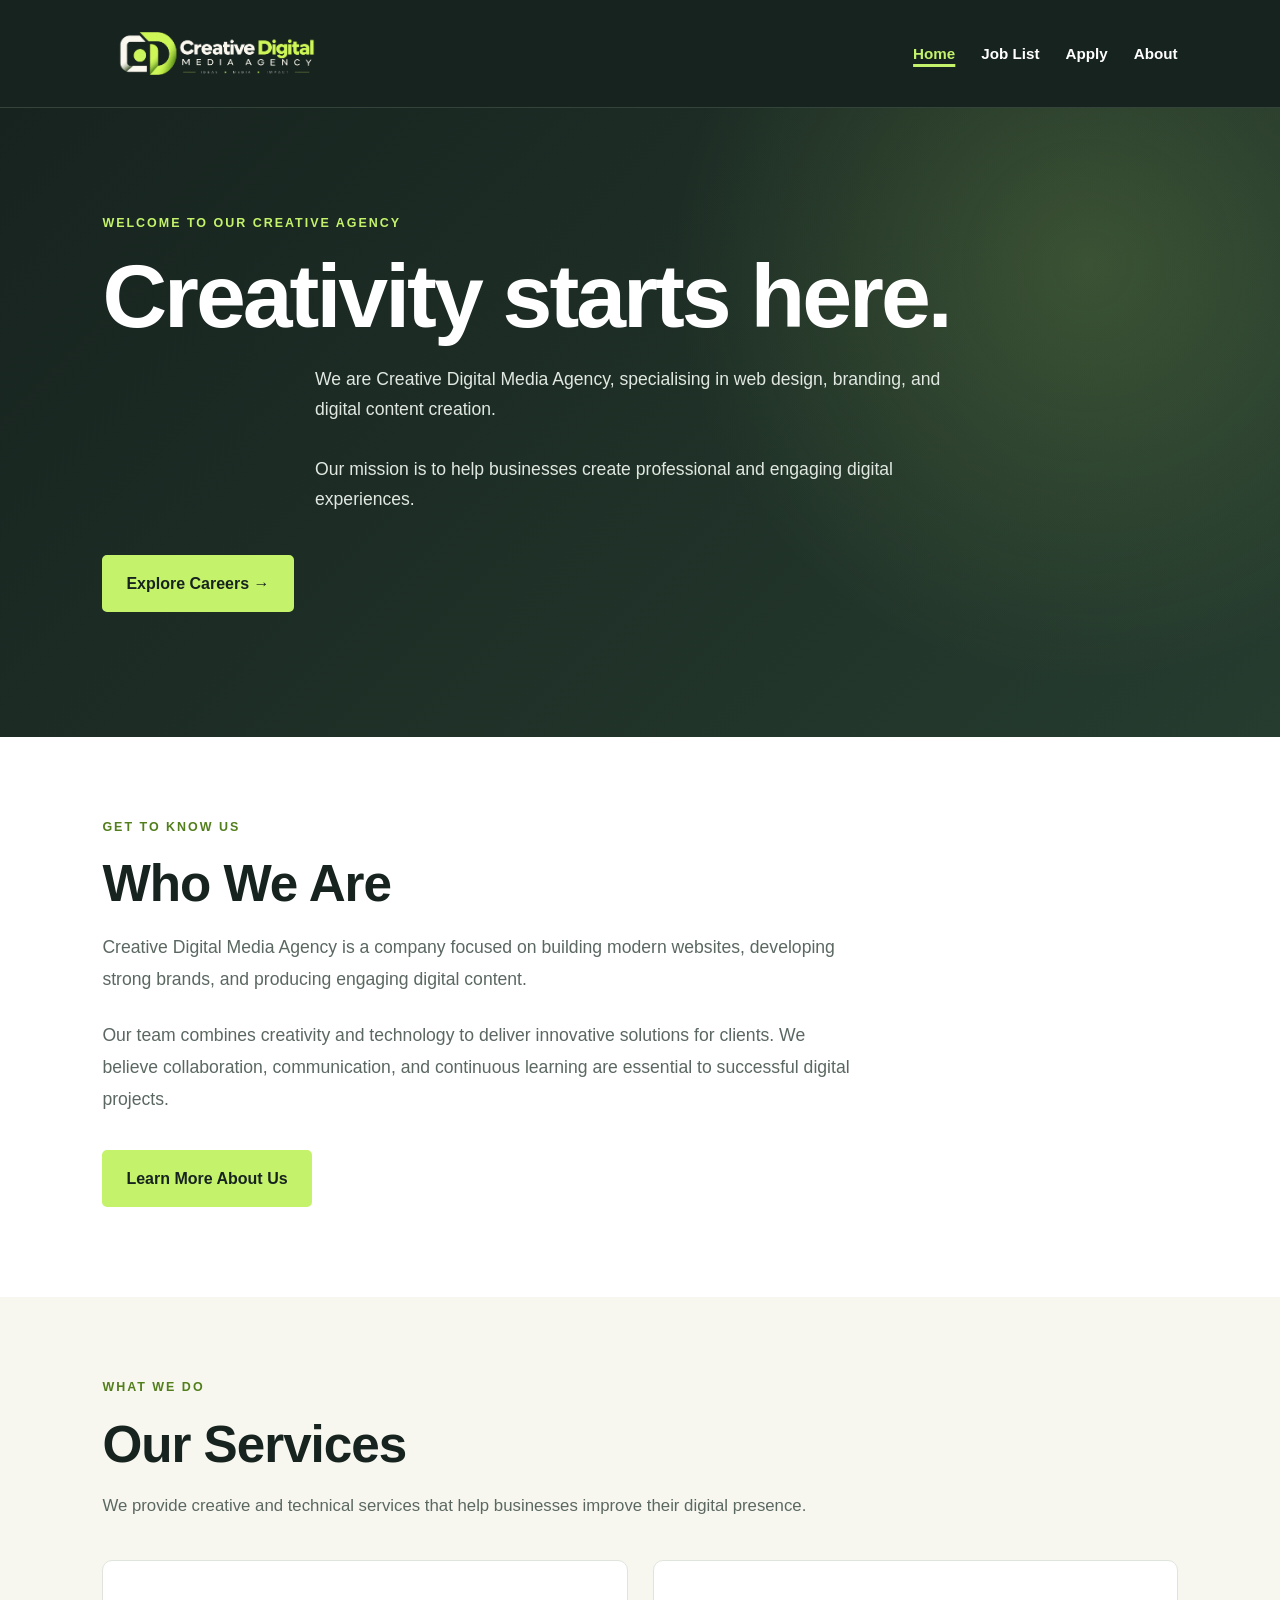
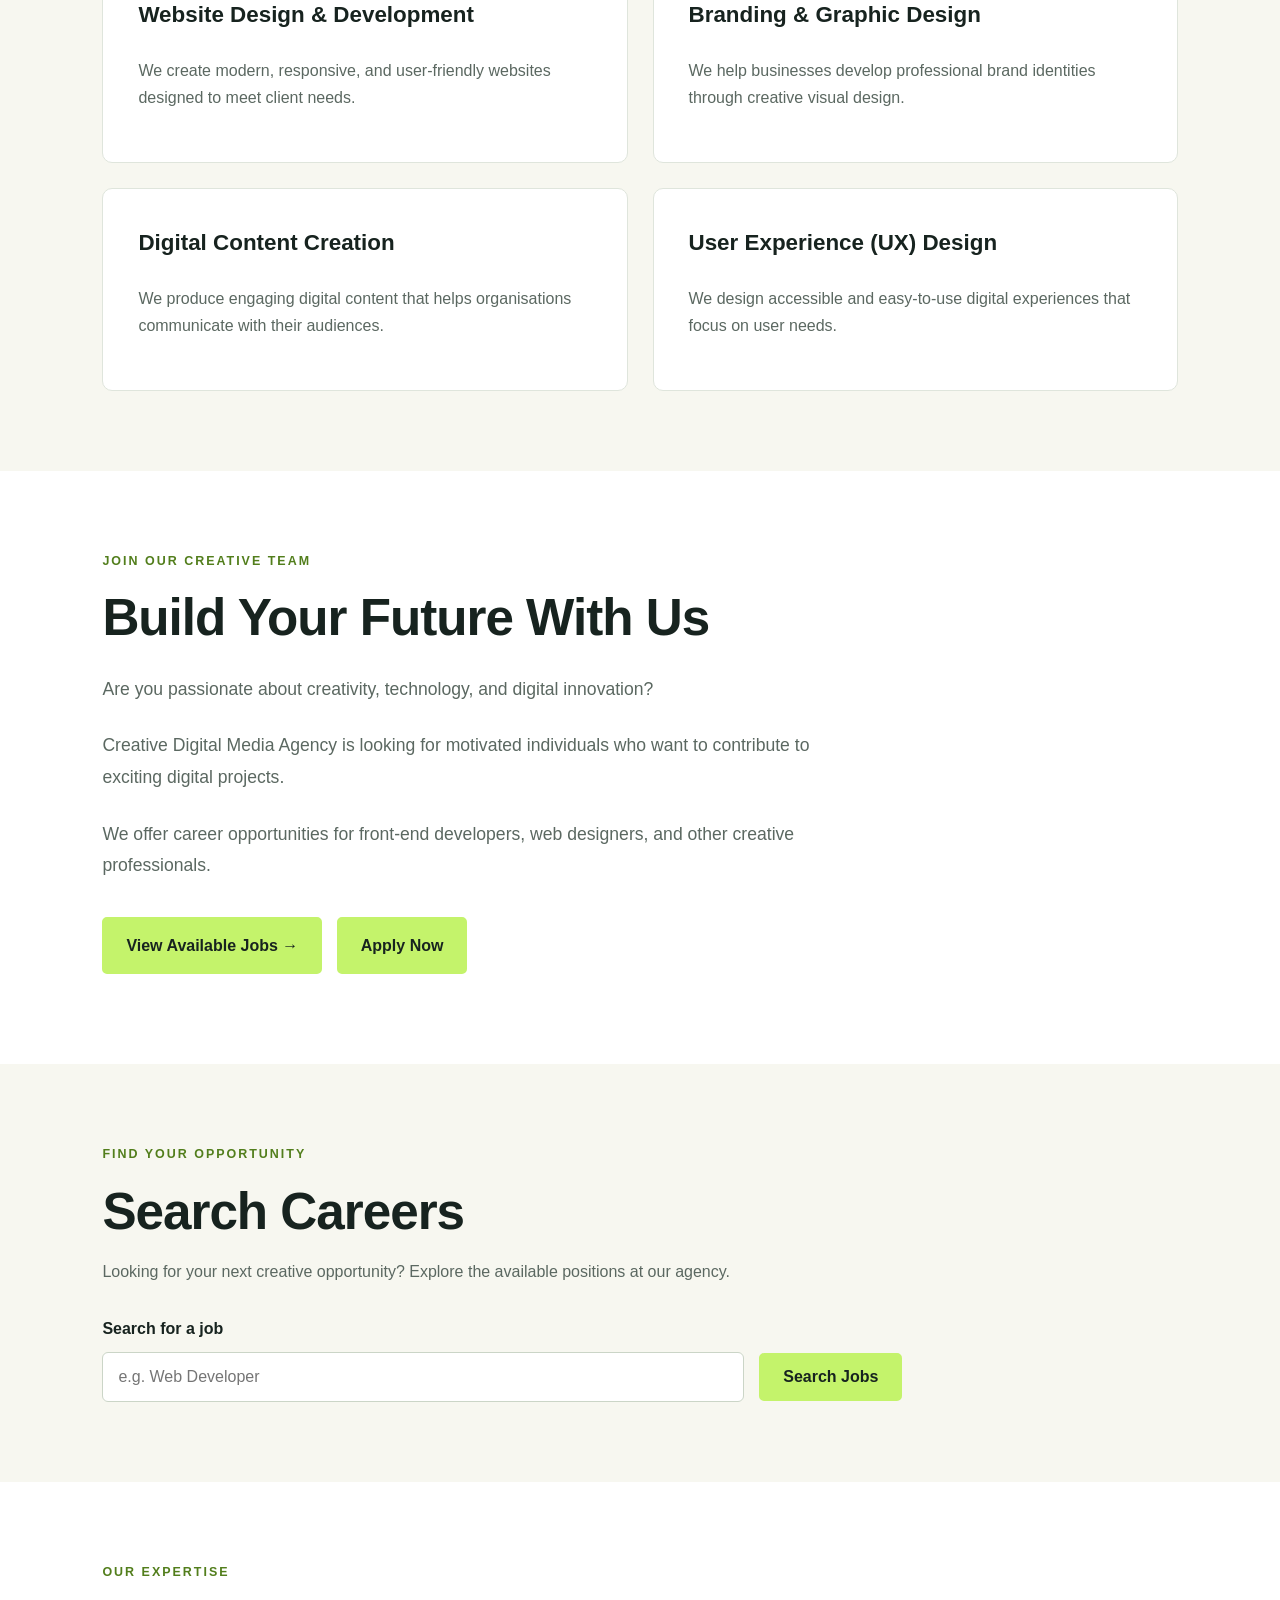
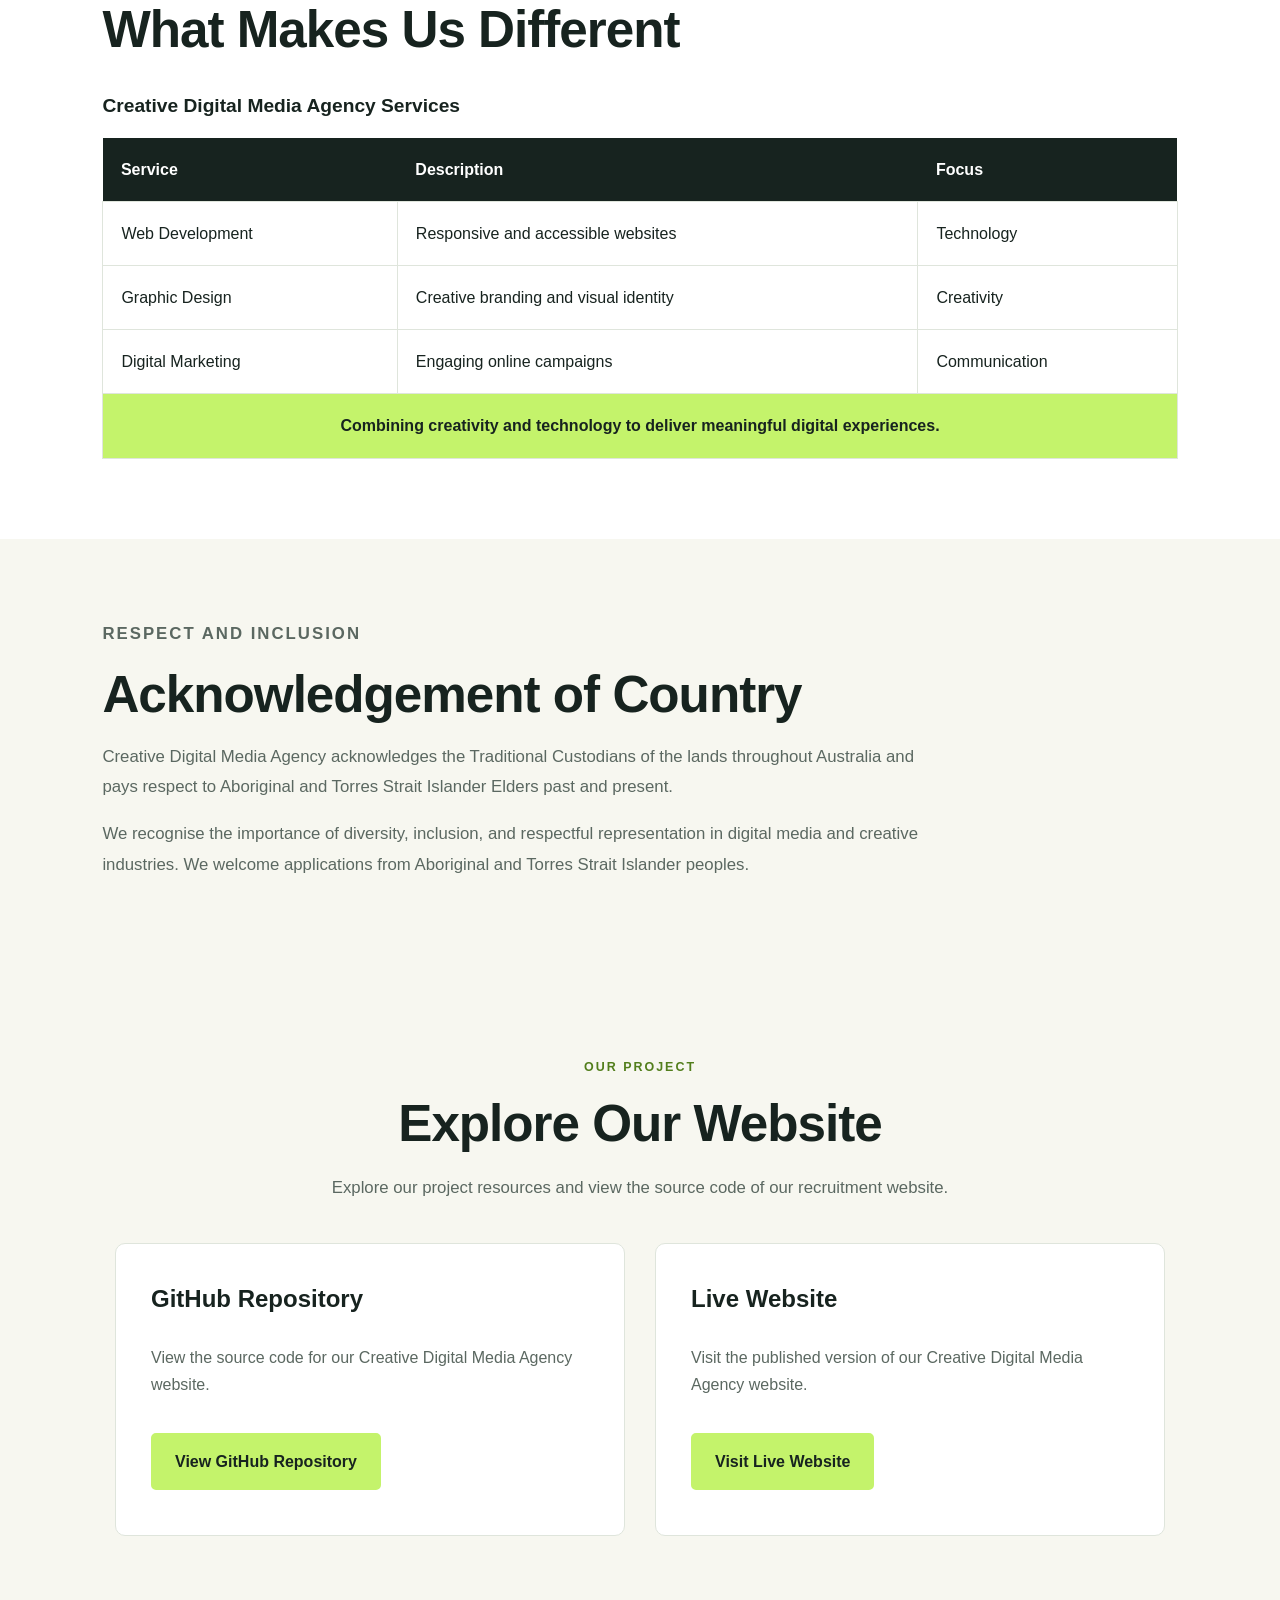
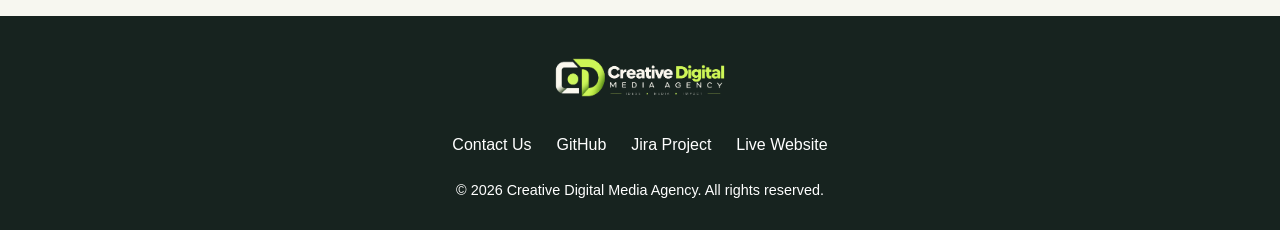
==== commit 2945bd4d: "updated version" ====
--- a/index.html
+++ b/index.html
@@ -5,75 +5,59 @@
     <meta charset="UTF-8">
     <meta name="viewport" content="width=device-width, initial-scale=1.0">
 
-    <meta name="description"
-          content="Creative Digital Media Agency recruitment website">
-
-    <title>Creative Digital Media Agency - Home</title>
-
-    <!-- Shared CSS -->
-    <link rel="stylesheet" href="style.apply.css">
-
-    <!-- Homepage CSS -->
-    <link rel="stylesheet" href="style.home.css">
+    <meta name="description" content="Creative Digital Media Agency recruitment website">
+    <meta name="keywords" content="Creative Digital, Web Design, Careers, Digital Media">
+    <meta name="author" content="Creative Digital Media Agency">
+
+    <title>Creative Digital Media Agency | Home</title>
+
+    <!-- External CSS -->
+    <link rel="stylesheet" href="style.css">
+
+    <!-- Embedded CSS -->
+    <style>
+        .home-section-intro {
+            max-width: 750px;
+            margin-bottom: 35px;
+        }
+    </style>
 </head>
 
 <body>
 
-    <!-- =====================================
-         HEADER AND NAVIGATION
-         ===================================== -->
-
+    <!-- HEADER -->
     <header class="site-header">
 
         <a href="index.html" class="brand">
-            Creative Digital <span>Media Agency</span>
+            <img
+                src="Images/logo.png"
+                alt="Creative Digital Media Agency Logo"
+                class="site-logo">
         </a>
 
         <nav aria-label="Main navigation">
             <ul>
-                <li>
-                    <a href="index.html" aria-current="page">Home</a>
-                </li>
-
-                <li>
-                    <a href="jobs.html">Job List</a>
-                </li>
-
-                <li>
-                    <a href="apply.html">Apply</a>
-                </li>
-
-                <li>
-                    <a href="about.html">About</a>
-                </li>
+                <li><a href="index.html" aria-current="page">Home</a></li>
+                <li><a href="jobs.html">Job List</a></li>
+                <li><a href="apply.html">Apply</a></li>
+                <li><a href="about.html">About</a></li>
             </ul>
         </nav>
 
     </header>
 
 
-    <!-- =====================================
-         MAIN CONTENT
-         ===================================== -->
-
     <main>
 
-        <!-- =====================================
-             HERO / WELCOME SECTION
-             ===================================== -->
-
+        <!-- HERO SECTION -->
         <section id="home" class="hero home-hero">
 
-            <p class="eyebrow">
-                WELCOME TO OUR CREATIVE AGENCY
-            </p>
-
-            <h1>
-                Creativity starts here.
-            </h1>
+            <p class="eyebrow">WELCOME TO OUR CREATIVE AGENCY</p>
+
+            <h1>Creativity starts here.</h1>
 
             <p class="hero-text">
-                We are a creative digital media agency
+                We are Creative Digital Media Agency,
                 specialising in web design, branding,
                 and digital content creation.
             </p>
@@ -83,24 +67,19 @@
                 professional and engaging digital experiences.
             </p>
 
-        </section>
-
-
-        <!-- =====================================
-             ABOUT SECTION
-             ===================================== -->
-
+            <a href="jobs.html" class="button">
+                Explore Careers &rarr;
+            </a>
+        </section>
+        
+        <!-- ABOUT SECTION -->
         <section id="about" class="section home-about">
 
             <div class="section-heading">
 
-                <p class="eyebrow">
-                    GET TO KNOW US
-                </p>
-
-                <h2>
-                    Who We Are
-                </h2>
+                <p class="eyebrow">GET TO KNOW US</p>
+
+                <h2>Who We Are</h2>
 
             </div>
 
@@ -116,9 +95,9 @@
                 <p class="home-description">
                     Our team combines creativity and technology
                     to deliver innovative solutions for clients.
-                    We believe that collaboration, communication,
-                    and continuous learning are essential to
-                    successful digital projects.
+                    We believe collaboration, communication,
+                    and continuous learning are essential
+                    to successful digital projects.
                 </p>
 
                 <a href="about.html" class="button">
@@ -130,21 +109,14 @@
         </section>
 
 
-        <!-- =====================================
-             SERVICES SECTION
-             ===================================== -->
-
+        <!-- SERVICES SECTION -->
         <section id="services" class="section home-services">
 
             <div class="section-heading">
 
-                <p class="eyebrow">
-                    WHAT WE DO
-                </p>
-
-                <h2>
-                    Our Services
-                </h2>
+                <p class="eyebrow">WHAT WE DO</p>
+
+                <h2>Our Services</h2>
 
             </div>
 
@@ -155,13 +127,10 @@
 
             <div class="services-grid">
 
-                <!-- Service 1 -->
-
+                <!-- SERVICE 1 -->
                 <article class="service-card">
 
-                    <h3>
-                        Website Design &amp; Development
-                    </h3>
+                    <h3>Website Design &amp; Development</h3>
 
                     <p>
                         We create modern, responsive,
@@ -172,13 +141,10 @@
                 </article>
 
 
-                <!-- Service 2 -->
-
+                <!-- SERVICE 2 -->
                 <article class="service-card">
 
-                    <h3>
-                        Branding &amp; Graphic Design
-                    </h3>
+                    <h3>Branding &amp; Graphic Design</h3>
 
                     <p>
                         We help businesses develop
@@ -189,13 +155,10 @@
                 </article>
 
 
-                <!-- Service 3 -->
-
+                <!-- SERVICE 3 -->
                 <article class="service-card">
 
-                    <h3>
-                        Digital Content Creation
-                    </h3>
+                    <h3>Digital Content Creation</h3>
 
                     <p>
                         We produce engaging digital
@@ -206,13 +169,10 @@
                 </article>
 
 
-                <!-- Service 4 -->
-
+                <!-- SERVICE 4 -->
                 <article class="service-card">
 
-                    <h3>
-                        User Experience (UX) Design
-                    </h3>
+                    <h3>User Experience (UX) Design</h3>
 
                     <p>
                         We design accessible and
@@ -227,21 +187,14 @@
         </section>
 
 
-        <!-- =====================================
-             CAREERS SECTION
-             ===================================== -->
-
+        <!-- CAREERS SECTION -->
         <section id="careers" class="section home-careers">
 
             <div class="section-heading">
 
-                <p class="eyebrow">
-                    JOIN OUR CREATIVE TEAM
-                </p>
-
-                <h2>
-                    Build Your Future With Us
-                </h2>
+                <p class="eyebrow">JOIN OUR CREATIVE TEAM</p>
+
+                <h2>Build Your Future With Us</h2>
 
             </div>
 
@@ -277,38 +230,167 @@
         </section>
 
 
-        <!-- =====================================
-             PROJECT LINKS SECTION
-             ===================================== -->
-
+        <!-- SEARCH SECTION -->
+        <section class="section search-section">
+
+            <div class="section-heading">
+
+                <p class="eyebrow">FIND YOUR OPPORTUNITY</p>
+
+                <h2>Search Careers</h2>
+
+            </div>
+
+            <p>
+                Looking for your next creative opportunity?
+                Explore the available positions at our agency.
+            </p>
+
+            <form action="jobs.html" method="get" class="search-form" role="search">
+
+                <label for="job-search">
+                    Search for a job
+                </label>
+
+                <div class="search-controls">
+
+                    <input
+                        type="search"
+                        id="job-search"
+                        name="search"
+                        placeholder="e.g. Web Developer"
+                        required>
+
+                    <!-- Inline CSS -->
+                    <button
+                        type="submit"
+                        class="button"
+                        style="cursor: pointer;">
+                        Search Jobs
+                    </button>
+
+                </div>
+
+            </form>
+
+        </section>
+
+
+        <!-- COMPANY INFORMATION TABLE -->
+        <section class="section company-table-section">
+
+            <div class="section-heading">
+
+                <p class="eyebrow">OUR EXPERTISE</p>
+
+                <h2>What Makes Us Different</h2>
+
+            </div>
+
+            <div class="table-container">
+
+                <table class="company-table">
+
+                    <caption>
+                        Creative Digital Media Agency Services
+                    </caption>
+
+                    <thead>
+                        <tr>
+                            <th scope="col">Service</th>
+                            <th scope="col">Description</th>
+                            <th scope="col">Focus</th>
+                        </tr>
+                    </thead>
+
+                    <tbody>
+
+                        <tr>
+                            <td>Web Development</td>
+                            <td>Responsive and accessible websites</td>
+                            <td>Technology</td>
+                        </tr>
+
+                        <tr>
+                            <td>Graphic Design</td>
+                            <td>Creative branding and visual identity</td>
+                            <td>Creativity</td>
+                        </tr>
+
+                        <tr>
+                            <td>Digital Marketing</td>
+                            <td>Engaging online campaigns</td>
+                            <td>Communication</td>
+                        </tr>
+
+                        <tr>
+                            <td colspan="3" class="table-highlight">
+                                Combining creativity and technology
+                                to deliver meaningful digital experiences.
+                            </td>
+                        </tr>
+
+                    </tbody>
+
+                </table>
+
+            </div>
+
+        </section>
+
+
+        <!-- ACKNOWLEDGEMENT OF COUNTRY -->
+        <section class="section acknowledgement-section">
+
+            <div class="section-heading">
+
+                <p class="eyebrow">RESPECT AND INCLUSION</p>
+
+                <h2>Acknowledgement of Country</h2>
+
+            </div>
+
+            <p>
+                Creative Digital Media Agency acknowledges
+                the Traditional Custodians of the lands
+                throughout Australia and pays respect to
+                Aboriginal and Torres Strait Islander Elders
+                past and present.
+            </p>
+
+            <p>
+                We recognise the importance of diversity,
+                inclusion, and respectful representation
+                in digital media and creative industries.
+                We welcome applications from Aboriginal
+                and Torres Strait Islander peoples.
+            </p>
+
+        </section>
+
+
+        <!-- PROJECT LINKS SECTION -->
         <section id="project-links" class="section project-links">
 
             <div class="section-heading">
 
-                <p class="eyebrow">
-                    OUR PROJECT
-                </p>
-
-                <h2>
-                    Explore Our Website
-                </h2>
+                <p class="eyebrow">OUR PROJECT</p>
+
+                <h2>Explore Our Website</h2>
 
             </div>
 
             <p class="home-section-intro">
-                You can view our project source code on GitHub
-                or visit our published website using the links below.
+                Explore our project resources and view
+                the source code of our recruitment website.
             </p>
 
             <div class="project-links-container">
 
-                <!-- GitHub Repository -->
-
+                <!-- GITHUB -->
                 <article class="project-link-card">
 
-                    <h3>
-                        GitHub Repository
-                    </h3>
+                    <h3>GitHub Repository</h3>
 
                     <p>
                         View the source code for our
@@ -326,22 +408,18 @@
                 </article>
 
 
-                <!-- Live Website -->
-
+                <!-- LIVE WEBSITE -->
                 <article class="project-link-card">
 
-                    <h3>
-                        Live Website
-                    </h3>
+                    <h3>Live Website</h3>
 
                     <p>
                         Visit the published version of our
                         Creative Digital Media Agency website.
                     </p>
 
-                    <a
-                        href="YOUR_GITHUB_PAGES_URL"
-                        class="button">
+                    <!-- Replace # with your GitHub Pages URL -->
+                    <a href="#" class="button">
                         Visit Live Website
                     </a>
 
@@ -354,20 +432,52 @@
     </main>
 
 
-    <!-- =====================================
-         FOOTER
-         ===================================== -->
-
+    <!-- FOOTER -->
     <footer class="site-footer">
 
-        <a href="index.html" class="brand footer-brand">
-            Creative Digital <span>Media Agency</span>
-        </a>
-
-        <p>
-            &copy; 2026 Creative Digital Media Agency.
-            All rights reserved.
-        </p>
+        <div class="footer-content">
+
+            <a href="index.html" class="brand footer-brand">
+
+                <img
+                    src="Images/logo.png"
+                    alt="Creative Digital Media Agency Logo"
+                    class="footer-logo">
+
+            </a>
+
+            <div class="footer-links">
+
+                <!-- Replace email with your group's real email -->
+                <a href="mailto:info@creativedigitalmedia.example">
+                    Contact Us
+                </a>
+
+                <a
+                    href="https://github.com/Ahmed-Jamil-106196073/Web-Technology-Project-Part-1v2"
+                    target="_blank"
+                    rel="noopener noreferrer">
+                    GitHub
+                </a>
+
+                <!-- Replace # with your Jira project URL -->
+                <a href="#">
+                    Jira Project
+                </a>
+
+                <!-- Replace # with your GitHub Pages URL -->
+                <a href="#">
+                    Live Website
+                </a>
+
+            </div>
+
+            <p>
+                &copy; 2026 Creative Digital Media Agency.
+                All rights reserved.
+            </p>
+
+        </div>
 
     </footer>
 
--- a/style.css
+++ b/style.css
@@ -0,0 +1,2195 @@
+/* =====================================
+   HTML WARRIORS - HOMEPAGE
+   CREATIVE DIGITAL MEDIA AGENCY
+   ===================================== */
+
+
+/* GENERAL STYLING */
+
+* {
+    box-sizing: border-box;
+}
+
+html {
+    scroll-behavior: smooth;
+}
+
+body {
+    margin: 0;
+    font-family: 'Gill Sans', 'Gill Sans MT', Calibri,
+                 'Trebuchet MS', sans-serif;
+    background-color: #ffffff;
+    color: #17231f;
+    line-height: 1.7;
+}
+
+a {
+    color: inherit;
+}
+
+a:focus-visible,
+button:focus-visible,
+input:focus-visible {
+    outline: 3px solid #c4f36b;
+    outline-offset: 3px;
+}
+
+
+/* HEADER AND NAVIGATION */
+
+.site-header {
+    display: flex;
+    align-items: center;
+    justify-content: space-between;
+    gap: 24px;
+    padding: 15px 8%;
+    background-color: #17231f;
+    border-bottom: 1px solid #34443b;
+}
+
+.brand {
+    display: inline-flex;
+    align-items: center;
+    text-decoration: none;
+}
+
+.site-logo {
+    display: block;
+    width: 230px;
+    max-width: 100%;
+    height: auto;
+}
+
+nav ul {
+    display: flex;
+    flex-wrap: wrap;
+    gap: 26px;
+    margin: 0;
+    padding: 0;
+    list-style: none;
+}
+
+nav a {
+    color: #ffffff;
+    font-size: 0.95rem;
+    font-weight: 600;
+    text-decoration: none;
+}
+
+nav a:hover,
+nav a[aria-current="page"] {
+    color: #c4f36b;
+    text-decoration: underline;
+    text-decoration-thickness: 3px;
+    text-underline-offset: 5px;
+}
+
+
+/* HERO SECTION */
+
+.hero {
+    padding: 105px 8% 115px;
+    background-color: #17231f;
+    color: #ffffff;
+}
+
+.home-hero {
+    background-image:
+        radial-gradient(
+            circle at 85% 25%,
+            rgba(196, 243, 107, 0.16),
+            transparent 35%
+        ),
+        linear-gradient(
+            135deg,
+            #17231f,
+            #263c2f
+        );
+}
+
+.eyebrow {
+    margin: 0 0 15px;
+    color: #527e1c;
+    font-size: 0.78rem;
+    font-weight: 800;
+    letter-spacing: 2px;
+}
+
+.hero .eyebrow {
+    color: #c4f36b;
+}
+
+.hero h1 {
+    max-width: 850px;
+    margin: 0 0 25px;
+    font-size: clamp(2.8rem, 7vw, 5.6rem);
+    line-height: 1.05;
+    letter-spacing: -3px;
+}
+
+.hero-text {
+    max-width: 650px;
+    margin-bottom: 22px;
+    color: #e0e8e1;
+    font-size: 1.1rem;
+}
+
+
+/* BUTTONS */
+
+.button {
+    display: inline-block;
+    margin: 10px 10px 10px 0;
+    padding: 13px 22px;
+    border: 2px solid #c4f36b;
+    border-radius: 5px;
+    background-color: #c4f36b;
+    color: #17231f;
+    font-family: inherit;
+    font-size: 1rem;
+    font-weight: 700;
+    text-decoration: none;
+    cursor: pointer;
+    transition: background-color 0.2s ease;
+}
+
+.button:hover {
+    background-color: #ffffff;
+    border-color: #ffffff;
+}
+
+
+/* GENERAL SECTIONS */
+
+.section {
+    padding: 80px 8%;
+}
+
+.section-heading h2 {
+    margin: 0 0 25px;
+    font-size: clamp(2rem, 4vw, 3.2rem);
+    line-height: 1.2;
+    letter-spacing: -1px;
+}
+
+.home-section-intro {
+    max-width: 750px;
+    color: #5b6861;
+    font-size: 1.05rem;
+}
+
+
+/* COMPANY OFFICE IMAGE */
+
+.company-image-section {
+    padding: 60px 8%;
+    background-color: #ffffff;
+}
+
+.company-figure {
+    max-width: 1100px;
+    margin: 0 auto;
+}
+
+.company-image {
+    display: block;
+    width: 100%;
+    height: auto;
+    border-radius: 12px;
+}
+
+.company-figure figcaption {
+    margin-top: 15px;
+    color: #5b6861;
+    font-size: 0.95rem;
+    text-align: center;
+}
+
+
+/* ABOUT SECTION */
+
+.home-about {
+    background-color: #ffffff;
+}
+
+.home-content {
+    max-width: 850px;
+}
+
+.home-description {
+    max-width: 750px;
+    margin-bottom: 25px;
+    color: #5b6861;
+    font-size: 1.1rem;
+    line-height: 1.8;
+}
+
+
+/* SERVICES SECTION */
+
+.home-services {
+    background-color: #f7f7f0;
+}
+
+.services-grid {
+    display: grid;
+    grid-template-columns: repeat(2, minmax(0, 1fr));
+    gap: 25px;
+    margin-top: 40px;
+}
+
+.service-card {
+    padding: 35px;
+    background-color: #ffffff;
+    border: 1px solid #dfe5dc;
+    border-radius: 10px;
+    transition: transform 0.2s ease, border-color 0.2s ease;
+}
+
+.service-card:hover {
+    transform: translateY(-5px);
+    border-color: #527e1c;
+}
+
+.service-card h3 {
+    margin-top: 0;
+    color: #17231f;
+    font-size: 1.4rem;
+}
+
+.service-card p {
+    color: #5b6861;
+    line-height: 1.7;
+}
+
+
+/* CAREERS SECTION */
+
+.home-careers {
+    background-color: #ffffff;
+}
+
+.home-careers .section-heading {
+    margin-bottom: 25px;
+}
+
+.home-secondary-button {
+    background-color: #17231f;
+    color: #ffffff;
+    border-color: #17231f;
+}
+
+.home-secondary-button:hover {
+    background-color: #c4f36b;
+    color: #17231f;
+    border-color: #c4f36b;
+}
+
+
+/* SEARCH SECTION */
+
+.search-section {
+    background-color: #f7f7f0;
+}
+
+.search-section > p {
+    max-width: 750px;
+    color: #5b6861;
+}
+
+.search-form {
+    max-width: 800px;
+    margin-top: 30px;
+}
+
+.search-form label {
+    display: block;
+    margin-bottom: 10px;
+    color: #17231f;
+    font-weight: 700;
+}
+
+.search-controls {
+    display: flex;
+    align-items: center;
+    gap: 15px;
+}
+
+.search-controls input {
+    flex: 1;
+    min-width: 0;
+    padding: 15px;
+    border: 1px solid #cbd5c7;
+    border-radius: 6px;
+    background-color: #ffffff;
+    color: #17231f;
+    font-family: inherit;
+    font-size: 1rem;
+}
+
+.search-controls input:focus {
+    border-color: #527e1c;
+}
+
+.search-controls .button {
+    margin: 0;
+}
+
+
+/* COMPANY INFORMATION TABLE */
+
+.company-table-section {
+    background-color: #ffffff;
+}
+
+.table-container {
+    width: 100%;
+    overflow-x: auto;
+}
+
+.company-table {
+    width: 100%;
+    border-collapse: collapse;
+    background-color: #ffffff;
+}
+
+.company-table caption {
+    margin-bottom: 15px;
+    color: #17231f;
+    font-size: 1.2rem;
+    font-weight: 700;
+    text-align: left;
+}
+
+.company-table th {
+    padding: 18px;
+    background-color: #17231f;
+    color: #ffffff;
+    text-align: left;
+}
+
+.company-table td {
+    padding: 18px;
+    border: 1px solid #dfe5dc;
+}
+
+.company-table tbody tr:hover {
+    background-color: #f0f8e5;
+}
+
+.table-highlight {
+    background-color: #c4f36b;
+    color: #17231f;
+    font-weight: 700;
+    text-align: center;
+}
+
+
+/* ACKNOWLEDGEMENT OF COUNTRY */
+
+.acknowledgement-section {
+    background-color: #f7f7f0;
+}
+
+.acknowledgement-section p {
+    max-width: 850px;
+    color: #5b6861;
+    font-size: 1.05rem;
+    line-height: 1.8;
+}
+
+
+/* PROJECT LINKS SECTION */
+
+.project-links {
+    background-color: #f7f7f0;
+    text-align: center;
+}
+
+.project-links .section-heading {
+    margin-bottom: 20px;
+}
+
+.project-links .home-section-intro {
+    max-width: 750px;
+    margin: 0 auto 40px;
+    color: #5b6861;
+}
+
+.project-links-container {
+    display: grid;
+    grid-template-columns: repeat(2, minmax(0, 1fr));
+    gap: 30px;
+    max-width: 1050px;
+    margin: 0 auto;
+}
+
+.project-link-card {
+    padding: 35px;
+    background-color: #ffffff;
+    border: 1px solid #dfe5dc;
+    border-radius: 10px;
+    text-align: left;
+}
+
+.project-link-card h3 {
+    margin-top: 0;
+    color: #17231f;
+    font-size: 1.5rem;
+}
+
+.project-link-card p {
+    color: #5b6861;
+    margin-bottom: 25px;
+}
+
+
+/* FOOTER */
+
+.site-footer {
+    display: flex;
+    align-items: center;
+    justify-content: center;
+    gap: 20px;
+    padding: 40px 8%;
+    background-color: #17231f;
+    color: #ffffff;
+}
+
+.footer-content {
+    display: flex;
+    flex-direction: column;
+    align-items: center;
+    gap: 20px;
+    width: 100%;
+    text-align: center;
+}
+
+.footer-brand {
+    display: inline-flex;
+    align-items: center;
+    color: #ffffff;
+    text-decoration: none;
+}
+
+.footer-logo {
+    display: block;
+    width: 200px;
+    max-width: 100%;
+    height: auto;
+}
+
+.footer-links {
+    display: flex;
+    flex-wrap: wrap;
+    justify-content: center;
+    gap: 25px;
+}
+
+.site-footer a {
+    color: #ffffff;
+    text-decoration: none;
+}
+
+.site-footer a:hover {
+    color: #c4f36b;
+    text-decoration: underline;
+}
+
+.site-footer p {
+    margin: 0;
+    color: #ffffff;
+    font-size: 0.9rem;
+}
+
+
+/* RESPONSIVE DESIGN - TABLETS */
+
+@media (max-width: 760px) {
+
+    .site-header {
+        flex-direction: column;
+        padding: 20px 5%;
+        text-align: center;
+    }
+
+    nav ul {
+        justify-content: center;
+        gap: 15px;
+    }
+
+    .hero {
+        padding: 75px 6%;
+    }
+
+    .section {
+        padding: 60px 5%;
+    }
+
+    .company-image-section {
+        padding: 35px 5%;
+    }
+
+    .company-image {
+        border-radius: 8px;
+    }
+
+    .services-grid {
+        grid-template-columns: 1fr;
+    }
+
+    .service-card {
+        padding: 25px;
+    }
+
+    .home-description {
+        font-size: 1rem;
+    }
+
+    .project-links-container {
+        grid-template-columns: 1fr;
+    }
+
+    .project-link-card {
+        padding: 25px;
+    }
+
+    .search-controls {
+        flex-direction: column;
+        align-items: stretch;
+    }
+
+    .search-controls .button {
+        width: 100%;
+        text-align: center;
+    }
+
+    .site-footer {
+        padding: 28px 6%;
+    }
+
+}
+
+
+/* RESPONSIVE DESIGN - PHONES */
+
+@media (max-width: 480px) {
+
+    .site-logo {
+        width: 200px;
+    }
+
+    .hero h1 {
+        font-size: 2.8rem;
+        letter-spacing: -1px;
+    }
+
+    .service-card {
+        padding: 20px;
+    }
+
+    .service-card h3 {
+        font-size: 1.2rem;
+    }
+
+    .project-link-card {
+        padding: 20px;
+    }
+
+    .project-link-card .button {
+        display: block;
+        text-align: center;
+    }
+
+    .company-table th,
+    .company-table td {
+        padding: 12px;
+        font-size: 0.9rem;
+    }
+
+    .footer-links {
+        flex-direction: column;
+        gap: 12px;
+    }
+
+}
+
+/* =========================================
+   CREATIVE DIGITAL MEDIA AGENCY
+   JOB APPLICATION PAGE
+   ========================================= */
+
+
+/* GENERAL STYLING */
+
+* {
+    box-sizing: border-box;
+}
+
+html {
+    scroll-behavior: smooth;
+}
+
+body {
+    margin: 0;
+    font-family: 'Gill Sans', 'Gill Sans MT', Calibri,
+                 'Trebuchet MS', sans-serif;
+    background-color: #ffffff;
+    color: #17231f;
+    line-height: 1.7;
+}
+
+a {
+    color: inherit;
+}
+
+a:focus-visible {
+    outline: 3px solid #c4f36b;
+    outline-offset: 3px;
+}
+
+
+/* HEADER AND NAVIGATION */
+
+.site-header {
+    display: flex;
+    align-items: center;
+    justify-content: space-between;
+    gap: 24px;
+    padding: 15px 8%;
+    background-color: #17231f;
+    border-bottom: 1px solid #34443b;
+}
+
+.brand {
+    display: inline-flex;
+    align-items: center;
+    text-decoration: none;
+}
+
+.site-logo {
+    display: block;
+    width: 230px;
+    max-width: 100%;
+    height: auto;
+}
+
+nav ul {
+    display: flex;
+    flex-wrap: wrap;
+    gap: 26px;
+    margin: 0;
+    padding: 0;
+    list-style: none;
+}
+
+nav a {
+    color: #ffffff;
+    font-size: 0.95rem;
+    font-weight: 600;
+    text-decoration: none;
+}
+
+nav a:hover,
+nav a[aria-current="page"] {
+    color: #c4f36b;
+    text-decoration: underline;
+    text-decoration-thickness: 3px;
+    text-underline-offset: 5px;
+}
+
+
+/* HERO SECTION */
+
+.hero {
+    padding: 105px 8% 115px;
+    background-color: #17231f;
+    color: #ffffff;
+}
+
+.eyebrow {
+    margin: 0 0 15px;
+    color: #527e1c;
+    font-size: 0.78rem;
+    font-weight: 800;
+    letter-spacing: 2px;
+}
+
+.hero .eyebrow {
+    color: #c4f36b;
+}
+
+.hero h1 {
+    max-width: 850px;
+    margin: 0 0 22px;
+    font-size: clamp(2.8rem, 7vw, 5.6rem);
+    line-height: 1.05;
+    letter-spacing: -3px;
+}
+
+.hero-text {
+    max-width: 620px;
+    margin-bottom: 30px;
+    color: #e0e8e1;
+    font-size: 1.1rem;
+}
+
+
+/* BUTTONS */
+
+.button {
+    display: inline-block;
+    padding: 13px 22px;
+    border: 2px solid #c4f36b;
+    border-radius: 5px;
+    background-color: #c4f36b;
+    color: #17231f;
+    font-family: inherit;
+    font-size: 1rem;
+    font-weight: 700;
+    text-decoration: none;
+    cursor: pointer;
+    transition: background-color 0.2s ease;
+}
+
+.button:hover {
+    background-color: #ffffff;
+    border-color: #ffffff;
+}
+
+
+/* APPLICATION SECTION */
+
+.section {
+    padding: 80px 8%;
+}
+
+.application-section {
+    background-color: #ffffff;
+}
+
+.section-heading h2 {
+    margin: 0;
+    font-size: clamp(2rem, 4vw, 3.2rem);
+    line-height: 1.2;
+    letter-spacing: -1px;
+}
+
+.application-intro {
+    max-width: 750px;
+    margin-bottom: 35px;
+}
+
+.application-intro p:not(.eyebrow) {
+    color: #5b6861;
+    font-size: 1.05rem;
+    margin-top: 18px;
+}
+
+
+/* APPLICATION FORM */
+
+.application-form {
+    max-width: 1050px;
+    margin: 0 auto;
+}
+
+
+/* FORM CARDS */
+
+.form-section {
+    min-width: 0;
+    margin: 0 0 30px;
+    padding: 35px;
+    border: 1px solid #dfe5dc;
+    border-radius: 10px;
+    background-color: #f7f7f0;
+}
+
+.form-section > legend {
+    padding: 0 12px;
+    color: #17231f;
+    font-size: 1.4rem;
+    font-weight: 800;
+}
+
+
+/* FORM GRID LAYOUT */
+
+.form-grid {
+    display: grid;
+    grid-template-columns: repeat(2, minmax(0, 1fr));
+    gap: 25px;
+}
+
+.form-group {
+    display: flex;
+    flex-direction: column;
+    min-width: 0;
+    gap: 8px;
+}
+
+.full-width {
+    grid-column: 1 / -1;
+}
+
+
+/* FORM LABELS */
+
+.form-group > label {
+    color: #17231f;
+    font-size: 1rem;
+    font-weight: 700;
+}
+
+
+/* INPUT FIELDS */
+
+.form-group input:not([type="radio"]):not([type="checkbox"]),
+.form-group select,
+.form-group textarea {
+    width: 100%;
+    padding: 14px 16px;
+    border: 1px solid #cbd5c7;
+    border-radius: 6px;
+    background-color: #ffffff;
+    color: #17231f;
+    font-family: inherit;
+    font-size: 1rem;
+    line-height: 1.5;
+}
+
+.form-group input::placeholder,
+.form-group textarea::placeholder {
+    color: #849087;
+}
+
+.form-group input:hover,
+.form-group select:hover,
+.form-group textarea:hover {
+    border-color: #527e1c;
+}
+
+.form-group input:focus,
+.form-group select:focus,
+.form-group textarea:focus {
+    border-color: #527e1c;
+    outline: 2px solid #527e1c;
+    outline-offset: 2px;
+}
+
+
+/* DROPDOWN */
+
+.form-group select {
+    cursor: pointer;
+}
+
+
+/* GENDER RADIO BUTTONS */
+
+.gender-fieldset {
+    min-width: 0;
+    margin: 0;
+    padding: 0;
+    border: none;
+}
+
+.gender-fieldset legend {
+    margin-bottom: 8px;
+    padding: 0;
+    color: #17231f;
+    font-size: 1rem;
+    font-weight: 700;
+}
+
+.radio-options {
+    display: flex;
+    flex-wrap: wrap;
+    align-items: center;
+    gap: 20px;
+    min-height: 52px;
+}
+
+.radio-options label {
+    display: flex;
+    align-items: center;
+    gap: 8px;
+    font-size: 1rem;
+    cursor: pointer;
+}
+
+.radio-options input {
+    width: 18px;
+    height: 18px;
+    accent-color: #527e1c;
+    cursor: pointer;
+}
+
+
+/* SKILLS CHECKBOXES */
+
+.form-description {
+    margin: 0 0 22px;
+    color: #5b6861;
+    font-size: 1rem;
+}
+
+.checkbox-grid {
+    display: grid;
+    grid-template-columns: repeat(3, minmax(0, 1fr));
+    gap: 15px;
+}
+
+.checkbox-grid label {
+    display: flex;
+    align-items: center;
+    gap: 12px;
+    padding: 15px;
+    border: 1px solid #dfe5dc;
+    border-radius: 6px;
+    background-color: #ffffff;
+    color: #17231f;
+    font-weight: 600;
+    cursor: pointer;
+}
+
+.checkbox-grid label:hover {
+    border-color: #527e1c;
+    background-color: #f0f8e5;
+}
+
+.checkbox-grid input {
+    width: 18px;
+    height: 18px;
+    flex-shrink: 0;
+    accent-color: #527e1c;
+    cursor: pointer;
+}
+
+
+/* OTHER SKILLS */
+
+.other-skills {
+    margin-top: 30px;
+}
+
+.other-skills textarea {
+    min-height: 140px;
+    resize: vertical;
+}
+
+
+/* SUBMIT SECTION */
+
+.form-submit {
+    padding: 35px;
+    background-color: #c4f36b;
+    border-radius: 10px;
+    text-align: center;
+}
+
+.form-submit p {
+    margin: 0 0 20px;
+    color: #17231f;
+    font-weight: 600;
+}
+
+.submit-button {
+    padding: 15px 30px;
+    background-color: #17231f;
+    color: #ffffff;
+    border-color: #17231f;
+    font-size: 1rem;
+}
+
+.submit-button:hover {
+    background-color: #ffffff;
+    color: #17231f;
+    border-color: #ffffff;
+}
+
+
+/* FOOTER */
+
+.site-footer {
+    display: flex;
+    align-items: center;
+    justify-content: space-between;
+    gap: 20px;
+    padding: 28px 8%;
+    background-color: #17231f;
+    color: #ffffff;
+}
+
+.footer-logo {
+    display: block;
+    width: 200px;
+    max-width: 100%;
+    height: auto;
+}
+
+.site-footer p {
+    margin: 0;
+    color: #ffffff;
+    font-size: 0.9rem;
+}
+
+
+/* ACCESSIBILITY */
+
+button:focus-visible,
+input:focus-visible,
+select:focus-visible,
+textarea:focus-visible {
+    outline: 3px solid #527e1c;
+    outline-offset: 3px;
+}
+
+
+/* RESPONSIVE DESIGN - TABLETS */
+
+@media (max-width: 760px) {
+
+    .site-header {
+        flex-direction: column;
+        text-align: center;
+        padding: 20px 5%;
+    }
+
+    nav ul {
+        justify-content: center;
+        gap: 15px;
+    }
+
+    .hero {
+        padding: 75px 6%;
+    }
+
+    .section {
+        padding: 60px 5%;
+    }
+
+    .form-grid {
+        grid-template-columns: 1fr;
+    }
+
+    .checkbox-grid {
+        grid-template-columns: repeat(2, minmax(0, 1fr));
+    }
+
+    .form-section {
+        padding: 25px;
+    }
+
+    .site-footer {
+        flex-direction: column;
+        text-align: center;
+    }
+
+}
+
+
+/* RESPONSIVE DESIGN - PHONES */
+
+@media (max-width: 480px) {
+
+    .site-logo {
+        width: 200px;
+    }
+
+    .hero h1 {
+        font-size: 2.8rem;
+        letter-spacing: -1px;
+    }
+
+    .form-section {
+        padding: 20px;
+    }
+
+    .form-section > legend {
+        font-size: 1.2rem;
+    }
+
+    .checkbox-grid {
+        grid-template-columns: 1fr;
+    }
+
+    .radio-options {
+        gap: 12px;
+    }
+
+    .form-submit {
+        padding: 25px 15px;
+    }
+
+    .submit-button {
+        width: 100%;
+    }
+
+}
+
+/* =========================================
+   CREATIVE DIGITAL MEDIA AGENCY
+   ABOUT PAGE STYLESHEET
+   ========================================= */
+
+
+/* COLOUR VARIABLES */
+
+:root {
+    --dark: #17231f;
+    --green: #c4f36b;
+    --cream: #f7f7f0;
+    --white: #ffffff;
+    --muted: #5b6861;
+    --border: #dfe5dc;
+}
+
+
+/* GENERAL STYLING */
+
+* {
+    box-sizing: border-box;
+}
+
+html {
+    scroll-behavior: smooth;
+}
+
+body {
+    margin: 0;
+    font-family: 'Gill Sans', 'Gill Sans MT',
+                 Calibri, 'Trebuchet MS', sans-serif;
+    color: var(--dark);
+    background-color: var(--white);
+    line-height: 1.7;
+}
+
+a {
+    color: inherit;
+}
+
+a:focus-visible {
+    outline: 3px solid var(--green);
+    outline-offset: 3px;
+}
+
+
+/* HEADER AND NAVIGATION */
+
+.site-header {
+    display: flex;
+    align-items: center;
+    justify-content: space-between;
+    gap: 24px;
+    padding: 15px 8%;
+    background-color: var(--dark);
+    border-bottom: 1px solid #34443b;
+}
+
+.brand {
+    display: inline-flex;
+    align-items: center;
+    text-decoration: none;
+}
+
+.site-logo {
+    display: block;
+    width: 230px;
+    max-width: 100%;
+    height: auto;
+}
+
+nav ul {
+    display: flex;
+    flex-wrap: wrap;
+    gap: 26px;
+    margin: 0;
+    padding: 0;
+    list-style: none;
+}
+
+nav a {
+    color: var(--white);
+    font-size: 0.95rem;
+    font-weight: 600;
+    text-decoration: none;
+}
+
+nav a:hover,
+nav a[aria-current="page"] {
+    color: var(--green);
+    text-decoration: underline;
+    text-decoration-thickness: 3px;
+    text-underline-offset: 5px;
+}
+
+
+/* HERO SECTION */
+
+.hero {
+    padding: 105px 8% 115px;
+    background-color: var(--dark);
+    color: var(--white);
+}
+
+.eyebrow {
+    margin: 0 0 15px;
+    color: #527e1c;
+    font-size: 0.78rem;
+    font-weight: 800;
+    letter-spacing: 2px;
+}
+
+.hero .eyebrow {
+    color: var(--green);
+}
+
+.hero h1 {
+    max-width: 850px;
+    margin: 0 0 22px;
+    font-size: clamp(2.8rem, 7vw, 5.6rem);
+    line-height: 1.05;
+    letter-spacing: -3px;
+}
+
+.hero-text {
+    max-width: 650px;
+    margin-bottom: 25px;
+    color: #e0e8e1;
+    font-size: 1.1rem;
+}
+
+
+/* BUTTONS */
+
+.button {
+    display: inline-block;
+    padding: 13px 22px;
+    border: 2px solid var(--green);
+    border-radius: 5px;
+    background-color: var(--green);
+    color: var(--dark);
+    font-family: inherit;
+    font-size: 1rem;
+    font-weight: 700;
+    text-decoration: none;
+    cursor: pointer;
+    transition: background-color 0.2s ease;
+}
+
+.button:hover {
+    background-color: var(--white);
+    border-color: var(--white);
+}
+
+
+/* GENERAL SECTIONS */
+
+.section {
+    padding: 80px 8%;
+}
+
+.section-heading h2,
+.careers-banner h2 {
+    margin: 0;
+    font-size: clamp(2rem, 4vw, 3.2rem);
+    line-height: 1.2;
+    letter-spacing: -1px;
+}
+
+
+/* ABOUT COMPANY */
+
+.about-section {
+    display: grid;
+    grid-template-columns: 1fr 1.2fr;
+    gap: 55px;
+    align-items: start;
+    background-color: var(--white);
+}
+
+.section-copy {
+    max-width: 650px;
+    color: var(--muted);
+}
+
+.section-copy p:first-child {
+    margin-top: 0;
+}
+
+
+/* SERVICES */
+
+.services-section {
+    background-color: var(--cream);
+}
+
+.card-grid {
+    display: grid;
+    grid-template-columns: repeat(3, minmax(0, 1fr));
+    gap: 22px;
+    margin-top: 36px;
+}
+
+.info-card {
+    padding: 28px;
+    border: 1px solid var(--border);
+    border-radius: 10px;
+    background-color: var(--white);
+}
+
+.card-number {
+    color: #527e1c;
+    font-size: 0.85rem;
+    font-weight: 800;
+}
+
+.info-card h3 {
+    margin: 15px 0 8px;
+    font-size: 1.35rem;
+}
+
+.info-card p {
+    margin-bottom: 0;
+    color: var(--muted);
+}
+
+
+/* COMPANY VALUES */
+
+.values-section {
+    background-color: var(--white);
+}
+
+.values-list {
+    display: grid;
+    grid-template-columns: repeat(2, minmax(0, 1fr));
+    gap: 24px 45px;
+    margin: 36px 0 0;
+    padding: 0;
+    list-style: none;
+}
+
+.values-list li {
+    padding-top: 15px;
+    border-top: 2px solid var(--border);
+}
+
+.values-list h3 {
+    margin-bottom: 5px;
+}
+
+.values-list p {
+    margin-top: 0;
+    color: var(--muted);
+}
+
+
+/* GROUP INFORMATION */
+
+.group-section {
+    background-color: var(--cream);
+}
+
+.team-intro {
+    max-width: 800px;
+    color: var(--muted);
+    font-size: 1.05rem;
+}
+
+.group-info-card {
+    max-width: 650px;
+    margin-top: 30px;
+    padding: 30px;
+    border: 1px solid var(--border);
+    border-radius: 10px;
+    background-color: var(--white);
+}
+
+.group-info-card h3 {
+    margin-top: 0;
+    font-size: 1.4rem;
+}
+
+.group-info-card p {
+    margin-bottom: 10px;
+}
+
+
+/* CLASS SCHEDULE */
+
+.schedule-section {
+    background-color: var(--white);
+}
+
+.schedule-list {
+    max-width: 750px;
+    padding: 25px 25px 25px 45px;
+    border: 1px solid var(--border);
+    border-radius: 10px;
+    background-color: var(--cream);
+    font-weight: 700;
+}
+
+.schedule-list ul {
+    margin-top: 15px;
+    padding-left: 25px;
+    color: var(--muted);
+    font-weight: 400;
+}
+
+.schedule-list ul li {
+    margin-bottom: 10px;
+}
+
+
+/* TEAM CONTRIBUTIONS */
+
+.contributions-section {
+    background-color: var(--cream);
+}
+
+.contributions-section > p {
+    color: var(--muted);
+}
+
+.contributions-list {
+    display: grid;
+    grid-template-columns: repeat(2, minmax(0, 1fr));
+    gap: 25px;
+    margin-top: 35px;
+}
+
+.member-card {
+    padding: 30px;
+    border: 1px solid var(--border);
+    border-radius: 10px;
+    background-color: var(--white);
+}
+
+.member-card dt {
+    margin-bottom: 15px;
+    color: var(--dark);
+    font-size: 1.4rem;
+    font-weight: 800;
+}
+
+.member-card dd {
+    margin: 0 0 12px;
+    color: var(--muted);
+}
+
+
+/* STUDENT ID LABELS */
+
+.student-id {
+    display: inline-block;
+    margin-bottom: 15px !important;
+    padding: 6px 12px;
+    border-radius: 5px;
+    background-color: #e8f7cf;
+    color: var(--dark) !important;
+    font-size: 0.9rem;
+    font-weight: 700;
+}
+
+.member-quote {
+    padding-top: 10px;
+    border-top: 1px solid var(--border);
+}
+
+
+/* CENTRE FIFTH MEMBER CARD */
+
+@media (min-width: 761px) {
+
+    .member-card:last-child:nth-child(odd) {
+        grid-column: 1 / -1;
+        width: 100%;
+        max-width: 520px;
+        justify-self: center;
+    }
+
+}
+
+
+/* GROUP PHOTO */
+
+.group-photo-section {
+    background-color: var(--white);
+}
+
+.group-figure {
+    max-width: 950px;
+    margin: 35px auto 0;
+}
+
+.group-photo {
+    display: block;
+    width: 100%;
+    height: auto;
+    border-radius: 12px;
+}
+
+.group-figure figcaption {
+    margin-top: 15px;
+    color: var(--muted);
+    font-size: 0.95rem;
+    text-align: center;
+}
+
+
+/* FUN FACTS TABLE */
+
+.fun-facts-section {
+    background-color: var(--cream);
+}
+
+.table-container {
+    width: 100%;
+    margin-top: 30px;
+    overflow-x: auto;
+}
+
+.fun-facts-table {
+    width: 100%;
+    border-collapse: collapse;
+    background-color: var(--white);
+}
+
+.fun-facts-table caption {
+    margin-bottom: 15px;
+    color: var(--dark);
+    font-size: 1.2rem;
+    font-weight: 700;
+    text-align: left;
+}
+
+.fun-facts-table th {
+    padding: 18px;
+    background-color: var(--dark);
+    color: var(--white);
+    text-align: left;
+}
+
+.fun-facts-table td {
+    padding: 18px;
+    border: 1px solid var(--border);
+}
+
+.fun-facts-table tbody tr:hover {
+    background-color: #e8f7cf;
+}
+
+
+/* CAREERS BANNER */
+
+.careers-banner {
+    margin: 0 8% 80px;
+    padding: 55px;
+    border-radius: 12px;
+    background-color: var(--green);
+}
+
+.careers-banner h2 {
+    max-width: 700px;
+}
+
+.careers-banner > p:not(.eyebrow) {
+    max-width: 650px;
+}
+
+.button-light {
+    background-color: var(--dark);
+    color: var(--white);
+    border-color: var(--dark);
+}
+
+.button-light:hover {
+    background-color: var(--white);
+    color: var(--dark);
+    border-color: var(--white);
+}
+
+
+/* FOOTER */
+
+.site-footer {
+    display: flex;
+    align-items: center;
+    justify-content: space-between;
+    gap: 20px;
+    padding: 28px 8%;
+    background-color: var(--dark);
+    color: var(--white);
+}
+
+.footer-logo {
+    display: block;
+    width: 200px;
+    max-width: 100%;
+    height: auto;
+}
+
+.site-footer p {
+    margin: 0;
+    color: var(--white);
+    font-size: 0.9rem;
+}
+
+
+/* RESPONSIVE DESIGN - TABLETS */
+
+@media (max-width: 760px) {
+
+    .site-header {
+        flex-direction: column;
+        align-items: center;
+        padding: 20px 6%;
+    }
+
+    nav ul {
+        justify-content: center;
+        gap: 12px 20px;
+    }
+
+    .hero {
+        padding: 75px 6%;
+    }
+
+    .hero h1 {
+        letter-spacing: -1.5px;
+    }
+
+    .section {
+        padding: 60px 6%;
+    }
+
+    .about-section {
+        grid-template-columns: 1fr;
+        gap: 22px;
+    }
+
+    .card-grid {
+        grid-template-columns: 1fr;
+    }
+
+    .values-list {
+        grid-template-columns: 1fr;
+    }
+
+    .contributions-list {
+        grid-template-columns: 1fr;
+    }
+
+    .careers-banner {
+        margin: 0 6% 60px;
+        padding: 30px 24px;
+    }
+
+    .site-footer {
+        flex-direction: column;
+        align-items: center;
+        padding: 28px 6%;
+        text-align: center;
+    }
+
+}
+
+
+/* RESPONSIVE DESIGN - PHONES */
+
+@media (max-width: 480px) {
+
+    .site-logo {
+        width: 200px;
+    }
+
+    .hero h1 {
+        font-size: 2.8rem;
+        letter-spacing: -1px;
+    }
+
+    .info-card {
+        padding: 22px;
+    }
+
+    .member-card {
+        padding: 22px;
+    }
+
+    .fun-facts-table th,
+    .fun-facts-table td {
+        padding: 12px;
+        font-size: 0.9rem;
+    }
+
+    .group-info-card {
+        padding: 22px;
+    }
+
+}
+
+/* =========================================
+   CREATIVE DIGITAL MEDIA AGENCY
+   JOBS PAGE STYLESHEET
+   ========================================= */
+
+
+/* COLOUR VARIABLES */
+
+:root {
+    --dark: #17231f;
+    --green: #c4f36b;
+    --cream: #f7f7f0;
+    --white: #ffffff;
+    --muted: #5b6861;
+    --border: #dfe5dc;
+}
+
+
+/* GENERAL STYLING */
+
+* {
+    box-sizing: border-box;
+}
+
+html {
+    scroll-behavior: smooth;
+}
+
+body {
+    margin: 0;
+    font-family: 'Gill Sans', 'Gill Sans MT',
+                 Calibri, 'Trebuchet MS', sans-serif;
+    color: var(--dark);
+    background-color: var(--white);
+    line-height: 1.7;
+}
+
+a {
+    color: inherit;
+}
+
+a:focus-visible {
+    outline: 3px solid var(--green);
+    outline-offset: 3px;
+}
+
+
+/* HEADER AND NAVIGATION */
+
+.site-header {
+    display: flex;
+    align-items: center;
+    justify-content: space-between;
+    gap: 24px;
+    padding: 15px 8%;
+    background-color: var(--dark);
+    border-bottom: 1px solid #34443b;
+}
+
+.brand {
+    display: inline-flex;
+    align-items: center;
+    text-decoration: none;
+}
+
+.site-logo {
+    display: block;
+    width: 230px;
+    max-width: 100%;
+    height: auto;
+}
+
+nav ul {
+    display: flex;
+    flex-wrap: wrap;
+    gap: 26px;
+    margin: 0;
+    padding: 0;
+    list-style: none;
+}
+
+nav a {
+    color: var(--white);
+    font-size: 0.95rem;
+    font-weight: 600;
+    text-decoration: none;
+}
+
+nav a:hover,
+nav a[aria-current="page"] {
+    color: var(--green);
+    text-decoration: underline;
+    text-decoration-thickness: 3px;
+    text-underline-offset: 5px;
+}
+
+
+/* HERO SECTION */
+
+.hero {
+    padding: 105px 8% 115px;
+    background-color: var(--dark);
+    color: var(--white);
+}
+
+.jobs-hero {
+    text-align: center;
+}
+
+.jobs-hero h1 {
+    max-width: 850px;
+    margin: 0 auto 25px;
+    font-size: clamp(2.8rem, 7vw, 5.6rem);
+    line-height: 1.05;
+    letter-spacing: -3px;
+}
+
+.eyebrow {
+    margin: 0 0 15px;
+    color: #527e1c;
+    font-size: 0.78rem;
+    font-weight: 800;
+    letter-spacing: 2px;
+}
+
+.hero .eyebrow {
+    color: var(--green);
+}
+
+.hero-text {
+    max-width: 650px;
+    margin: 0 auto 30px;
+    color: #e0e8e1;
+    font-size: 1.1rem;
+}
+
+
+/* BUTTONS */
+
+.button {
+    display: inline-block;
+    padding: 13px 22px;
+    border: 2px solid var(--green);
+    border-radius: 5px;
+    background-color: var(--green);
+    color: var(--dark);
+    font-family: inherit;
+    font-size: 1rem;
+    font-weight: 700;
+    text-decoration: none;
+    cursor: pointer;
+    transition: background-color 0.2s ease;
+}
+
+.button:hover {
+    background-color: var(--white);
+    border-color: var(--dark);
+}
+
+
+/* GENERAL SECTIONS */
+
+.section {
+    padding: 80px 8%;
+}
+
+
+/* JOBS SECTION */
+
+.jobs-section {
+    background-color: var(--white);
+}
+
+.jobs-heading {
+    margin-bottom: 40px;
+    text-align: center;
+}
+
+.jobs-heading h2 {
+    margin: 0 0 20px;
+    color: var(--dark);
+    font-size: clamp(2rem, 4vw, 3.2rem);
+    line-height: 1.2;
+}
+
+.jobs-intro {
+    color: var(--muted);
+    font-size: 1.05rem;
+}
+
+
+/* JOB LIST */
+
+.job-list {
+    width: 70%;
+}
+
+
+/* JOB CARDS */
+
+.job-card {
+    margin-bottom: 40px;
+    padding: 38px;
+    border: 1px solid var(--border);
+    border-left: 6px solid var(--green);
+    border-radius: 8px;
+    background-color: var(--cream);
+}
+
+
+/* JOB NUMBER AND REFERENCE */
+
+.job-top {
+    display: flex;
+    align-items: center;
+    justify-content: space-between;
+    gap: 15px;
+}
+
+.job-number {
+    margin: 0;
+    color: #527e1c;
+    font-size: 2.5rem;
+    font-weight: 800;
+}
+
+.job-reference {
+    margin: 0;
+    color: #527e1c;
+    font-weight: 800;
+}
+
+
+/* JOB HEADINGS */
+
+.job-card h2 {
+    margin: 12px 0 15px;
+    color: var(--dark);
+    font-size: 2rem;
+}
+
+.job-card h3 {
+    margin-top: 30px;
+    margin-bottom: 10px;
+    color: var(--dark);
+}
+
+
+/* JOB DESCRIPTION */
+
+.job-description {
+    max-width: 650px;
+    color: var(--muted);
+    font-size: 1.05rem;
+}
+
+
+/* JOB DETAILS */
+
+.job-details {
+    display: flex;
+    gap: 60px;
+    margin: 30px 0;
+    padding: 20px 0;
+    border-top: 1px solid var(--border);
+    border-bottom: 1px solid var(--border);
+}
+
+.job-details p {
+    margin: 0;
+}
+
+.detail-label {
+    margin-bottom: 5px !important;
+    color: #527e1c;
+    font-size: 0.8rem;
+    font-weight: 800;
+}
+
+
+/* JOB LISTS */
+
+.job-card ol,
+.job-card ul {
+    padding-left: 25px;
+}
+
+.job-card li {
+    margin-bottom: 7px;
+}
+
+
+/* ASIDE */
+
+.jobs-aside {
+    float: right;
+    width: 25%;
+    margin: 0 0 30px 30px;
+    padding: 28px;
+    border: 2px solid var(--dark);
+    border-radius: 8px;
+    background-color: var(--dark);
+    color: var(--white);
+}
+
+.jobs-aside h2 {
+    margin-top: 8px;
+    color: var(--white);
+}
+
+.jobs-aside h3 {
+    margin-top: 28px;
+    color: var(--green);
+}
+
+.jobs-aside p {
+    color: #e0e8e1;
+}
+
+.jobs-aside ul {
+    padding-left: 20px;
+}
+
+.jobs-aside li {
+    margin-bottom: 8px;
+}
+
+.aside-label {
+    margin: 0;
+    color: var(--green) !important;
+    font-size: 0.8rem;
+    font-weight: 800;
+    letter-spacing: 1px;
+}
+
+
+/* CLEAR FLOAT */
+
+.jobs-section::after {
+    display: block;
+    clear: both;
+    content: "";
+}
+
+
+/* FOOTER */
+
+.site-footer {
+    display: flex;
+    align-items: center;
+    justify-content: space-between;
+    gap: 20px;
+    padding: 28px 8%;
+    background-color: var(--dark);
+    color: var(--white);
+}
+
+.footer-logo {
+    display: block;
+    width: 200px;
+    max-width: 100%;
+    height: auto;
+}
+
+.site-footer p {
+    margin: 0;
+    color: var(--white);
+    font-size: 0.9rem;
+}
+
+
+/* RESPONSIVE DESIGN - TABLETS */
+
+@media (max-width: 760px) {
+
+    .site-header {
+        flex-direction: column;
+        align-items: center;
+        padding: 20px 6%;
+    }
+
+    nav ul {
+        justify-content: center;
+        gap: 12px 20px;
+    }
+
+    .hero {
+        padding: 75px 6%;
+    }
+
+    .jobs-hero h1 {
+        letter-spacing: -1.5px;
+    }
+
+    .section {
+        padding: 60px 6%;
+    }
+
+    .jobs-heading h2 {
+        font-size: 2rem;
+    }
+
+    .jobs-aside {
+        float: none;
+        width: 100%;
+        margin: 0 0 30px;
+    }
+
+    .job-list {
+        width: 100%;
+    }
+
+    .job-card {
+        padding: 28px;
+    }
+
+    .job-details {
+        flex-direction: column;
+        gap: 15px;
+    }
+
+    .site-footer {
+        flex-direction: column;
+        align-items: center;
+        padding: 28px 6%;
+        text-align: center;
+    }
+
+}
+
+
+/* RESPONSIVE DESIGN - PHONES */
+
+@media (max-width: 480px) {
+
+    .site-logo {
+        width: 200px;
+    }
+
+    .jobs-hero h1 {
+        font-size: 2.8rem;
+        letter-spacing: -1px;
+    }
+
+    .job-card {
+        padding: 22px;
+    }
+
+    .job-card h2 {
+        font-size: 1.6rem;
+    }
+
+    .job-number {
+        font-size: 2rem;
+    }
+
+    .job-top {
+        align-items: flex-start;
+    }
+
+}
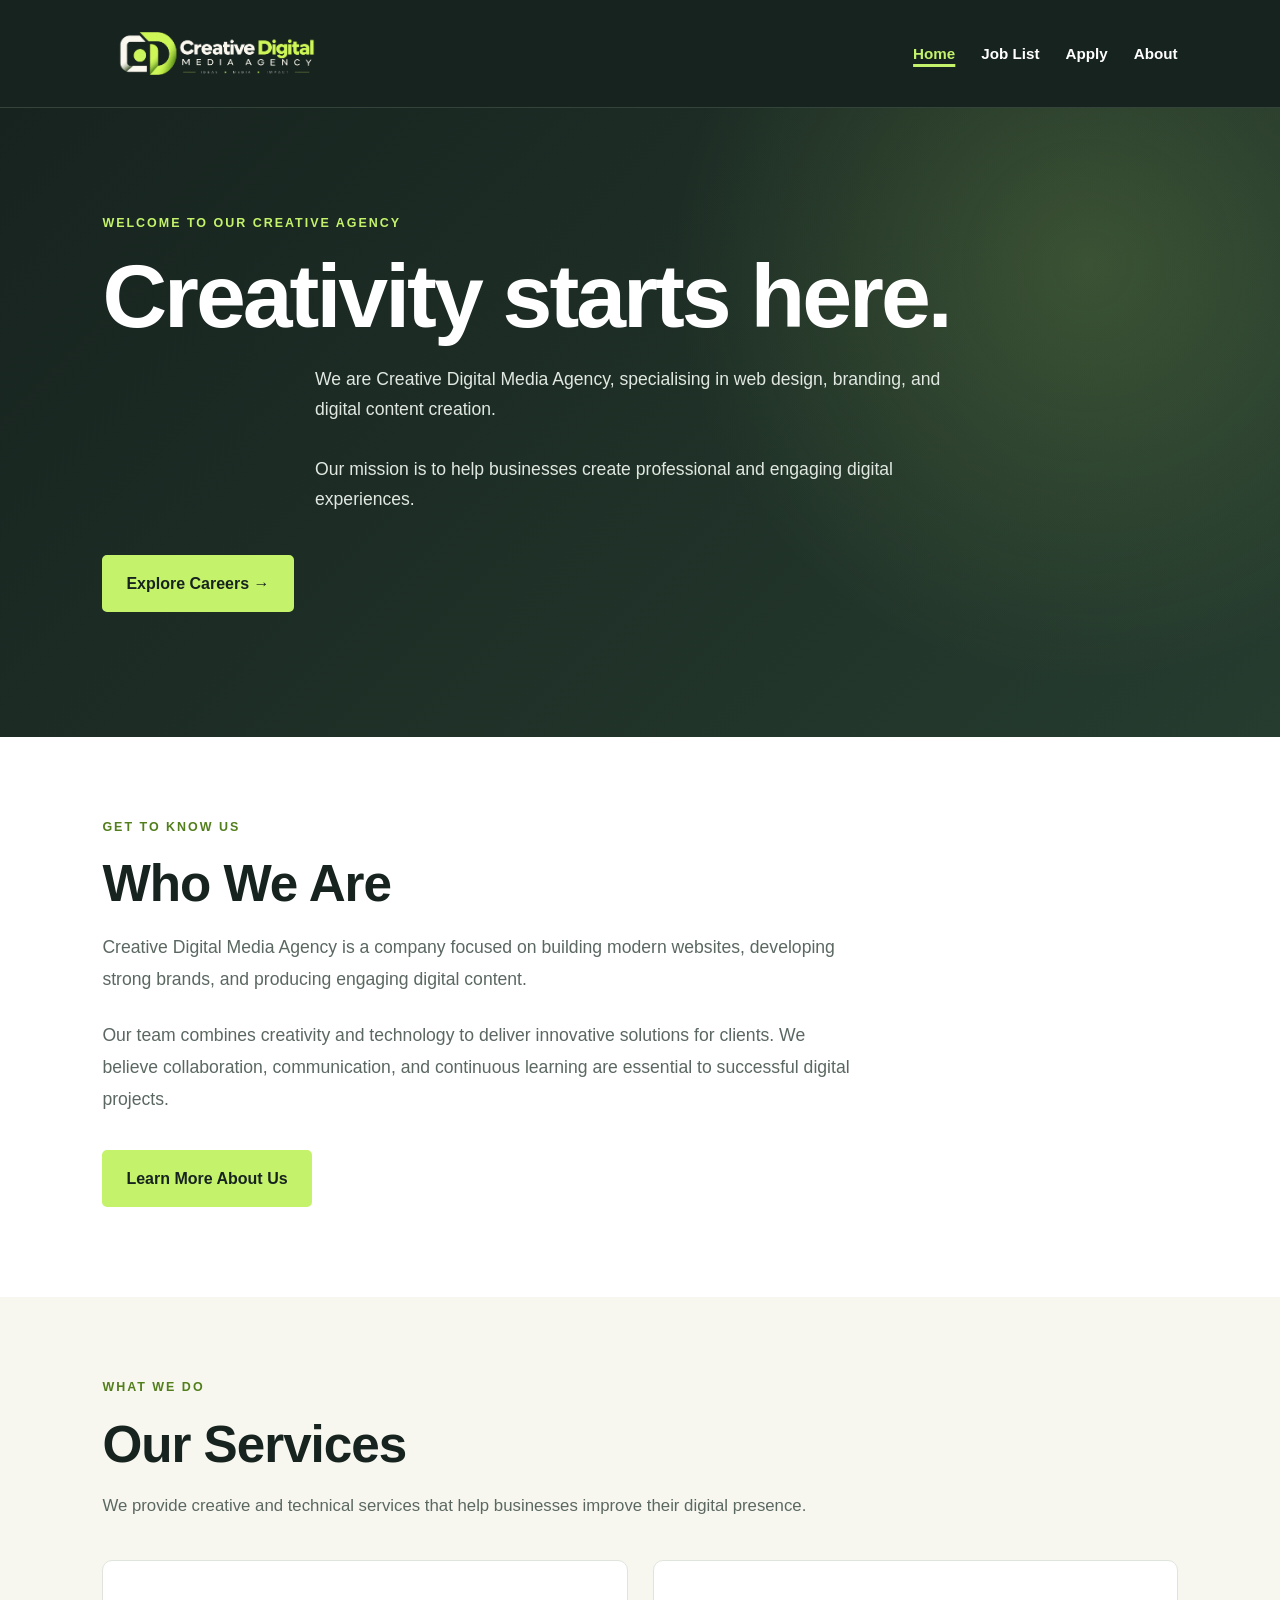
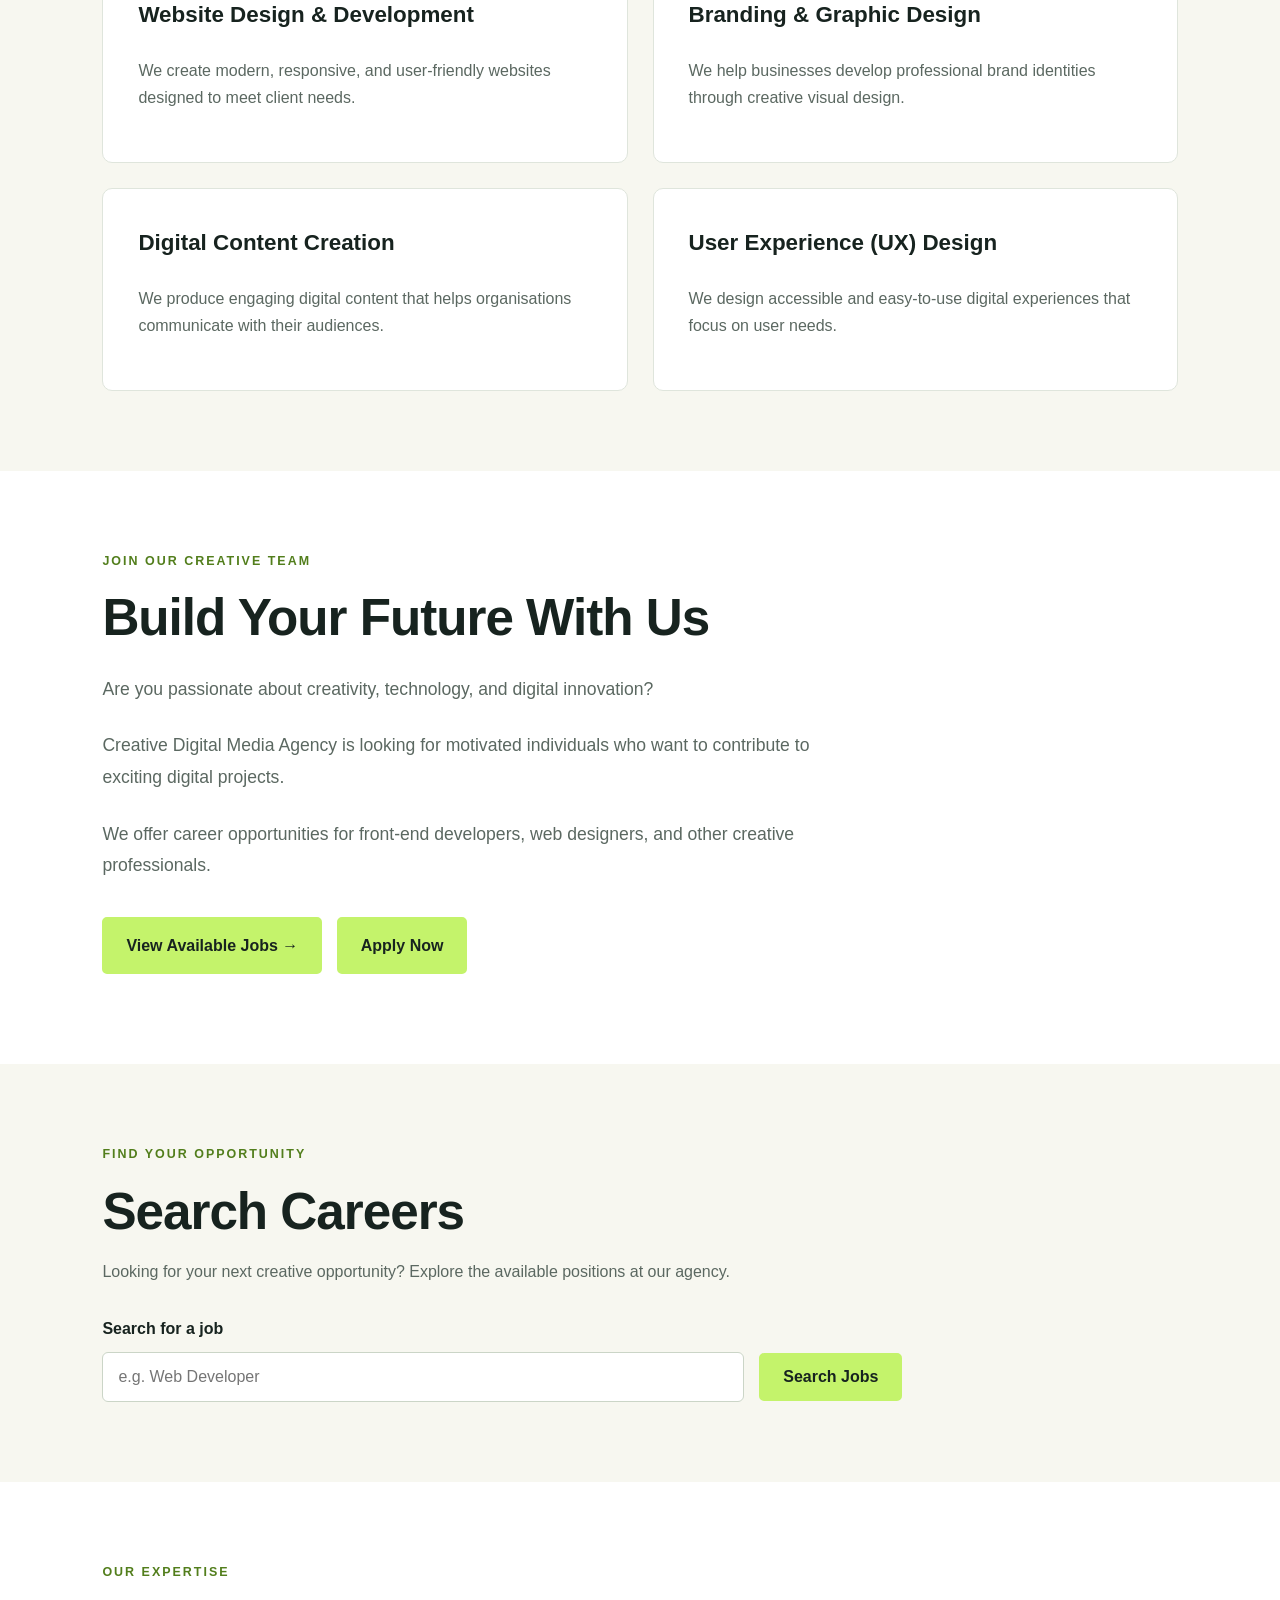
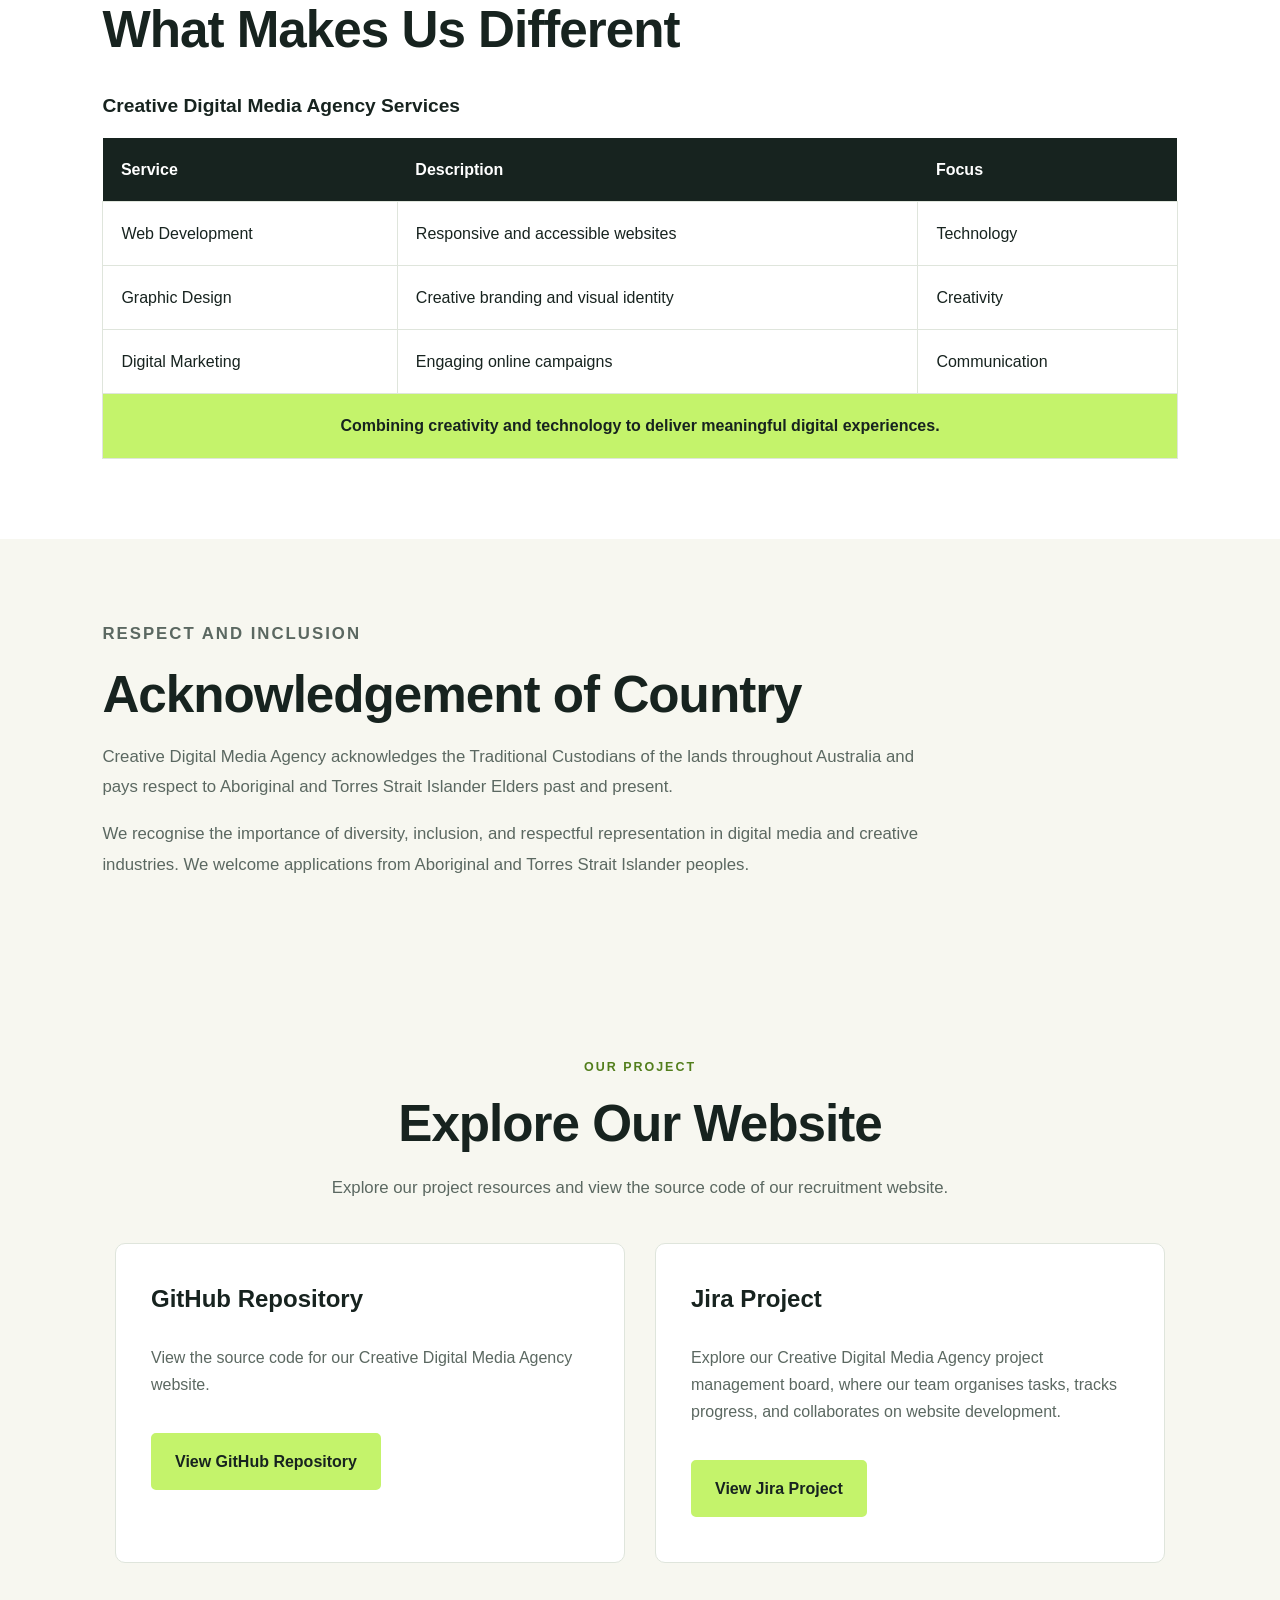
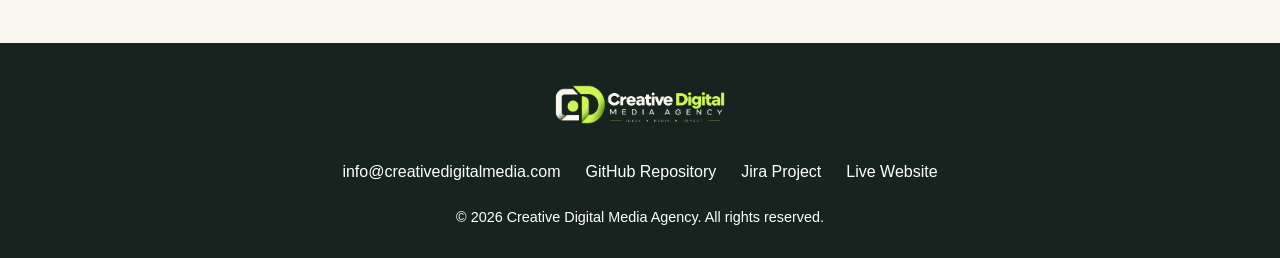
==== commit 2f5303f4: "Update homepage GitHub Jira and email links" ====
--- a/index.html
+++ b/index.html
@@ -70,8 +70,10 @@
             <a href="jobs.html" class="button">
                 Explore Careers &rarr;
             </a>
-        </section>
-        
+
+        </section>
+
+
         <!-- ABOUT SECTION -->
         <section id="about" class="section home-about">
 
@@ -387,7 +389,7 @@
 
             <div class="project-links-container">
 
-                <!-- GITHUB -->
+                <!-- GITHUB REPOSITORY -->
                 <article class="project-link-card">
 
                     <h3>GitHub Repository</h3>
@@ -408,19 +410,24 @@
                 </article>
 
 
-                <!-- LIVE WEBSITE -->
+                <!-- JIRA PROJECT -->
                 <article class="project-link-card">
 
-                    <h3>Live Website</h3>
-
-                    <p>
-                        Visit the published version of our
-                        Creative Digital Media Agency website.
-                    </p>
-
-                    <!-- Replace # with your GitHub Pages URL -->
-                    <a href="#" class="button">
-                        Visit Live Website
+                    <h3>Jira Project</h3>
+
+                    <p>
+                        Explore our Creative Digital Media Agency
+                        project management board, where our team
+                        organises tasks, tracks progress, and
+                        collaborates on website development.
+                    </p>
+
+                    <a
+                        href="https://taimataallah.atlassian.net/jira/software/projects/CDMA/summary"
+                        class="button"
+                        target="_blank"
+                        rel="noopener noreferrer">
+                        View Jira Project
                     </a>
 
                 </article>
@@ -448,20 +455,24 @@
 
             <div class="footer-links">
 
-                <!-- Replace email with your group's real email -->
-                <a href="mailto:info@creativedigitalmedia.example">
-                    Contact Us
-                </a>
-
+                <!-- EMAIL LINK -->
+                <a href="mailto:info@creativedigitalmedia.com">
+                    info@creativedigitalmedia.com
+                </a>
+
+                <!-- GITHUB REPOSITORY LINK -->
                 <a
                     href="https://github.com/Ahmed-Jamil-106196073/Web-Technology-Project-Part-1v2"
                     target="_blank"
                     rel="noopener noreferrer">
-                    GitHub
-                </a>
-
-                <!-- Replace # with your Jira project URL -->
-                <a href="#">
+                    GitHub Repository
+                </a>
+
+                <!-- JIRA PROJECT LINK -->
+                <a
+                    href="https://taimataallah.atlassian.net/jira/software/projects/CDMA/summary"
+                    target="_blank"
+                    rel="noopener noreferrer">
                     Jira Project
                 </a>
 
